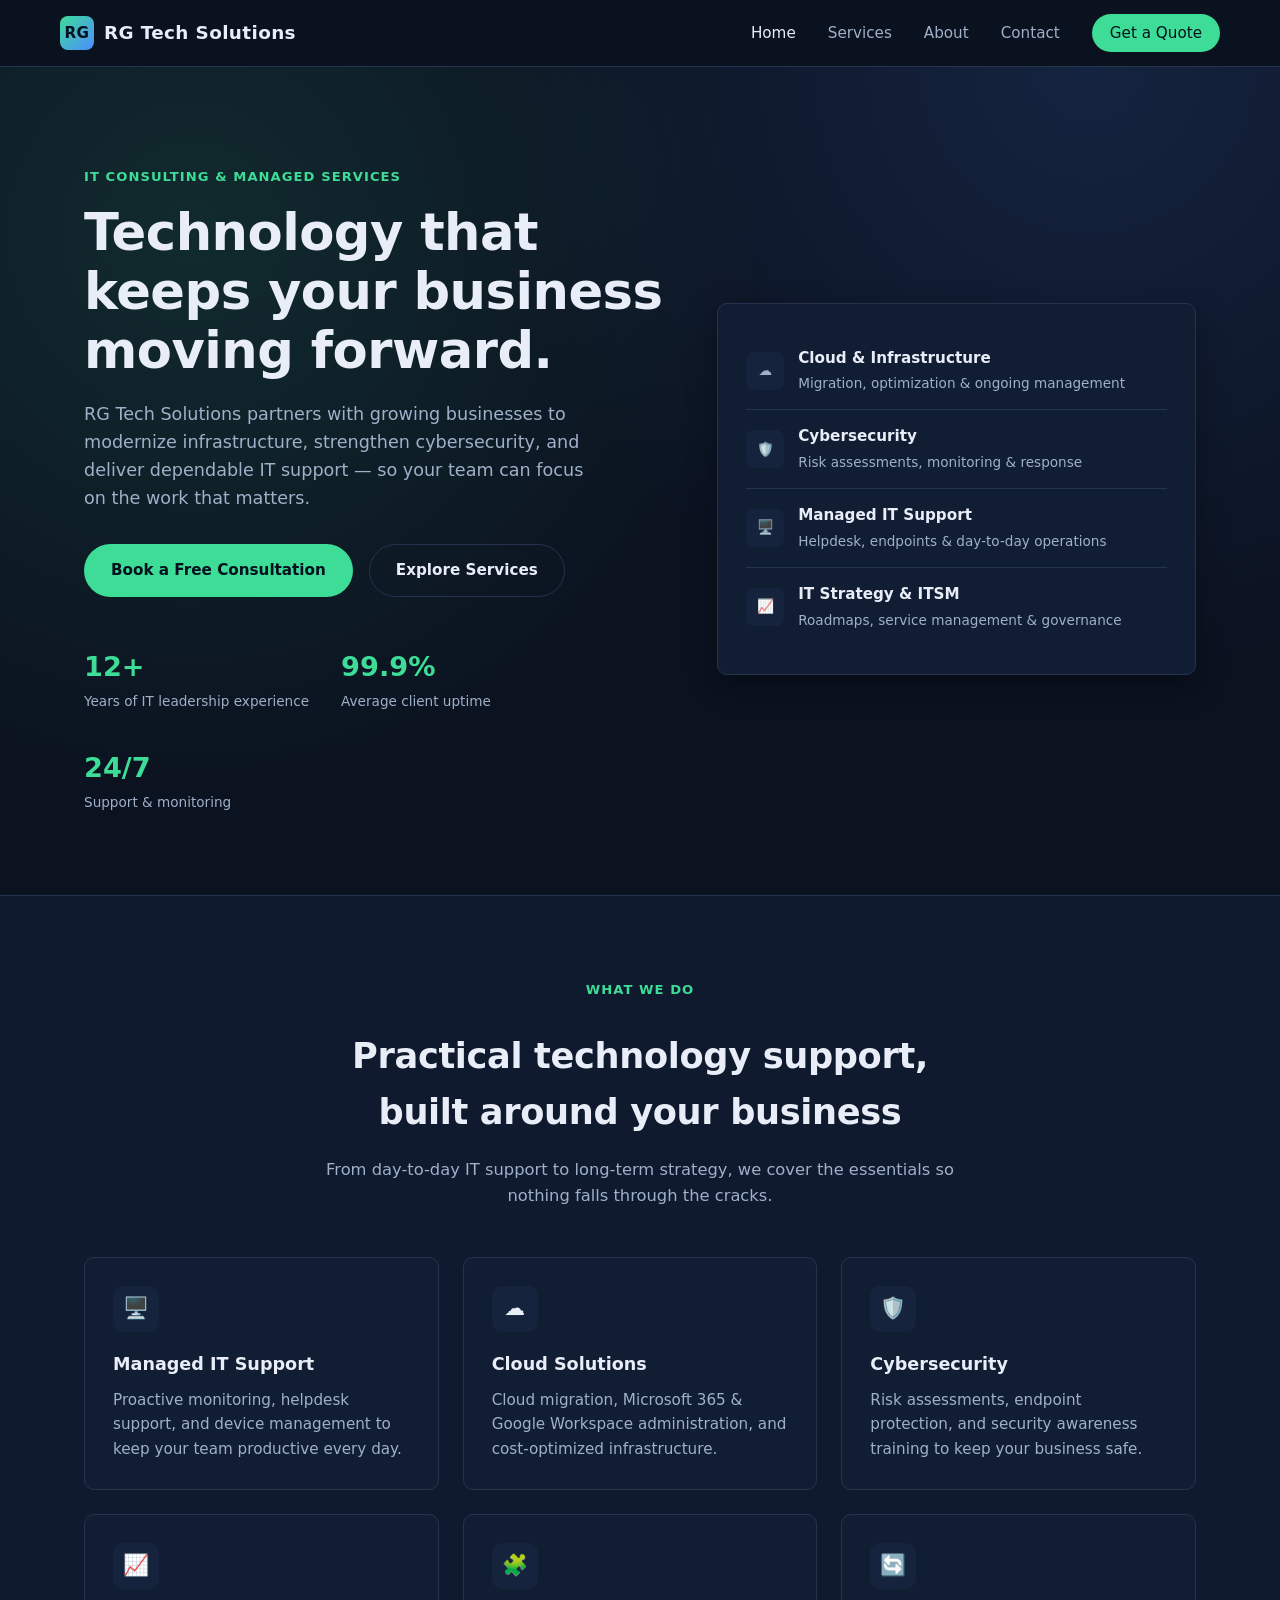
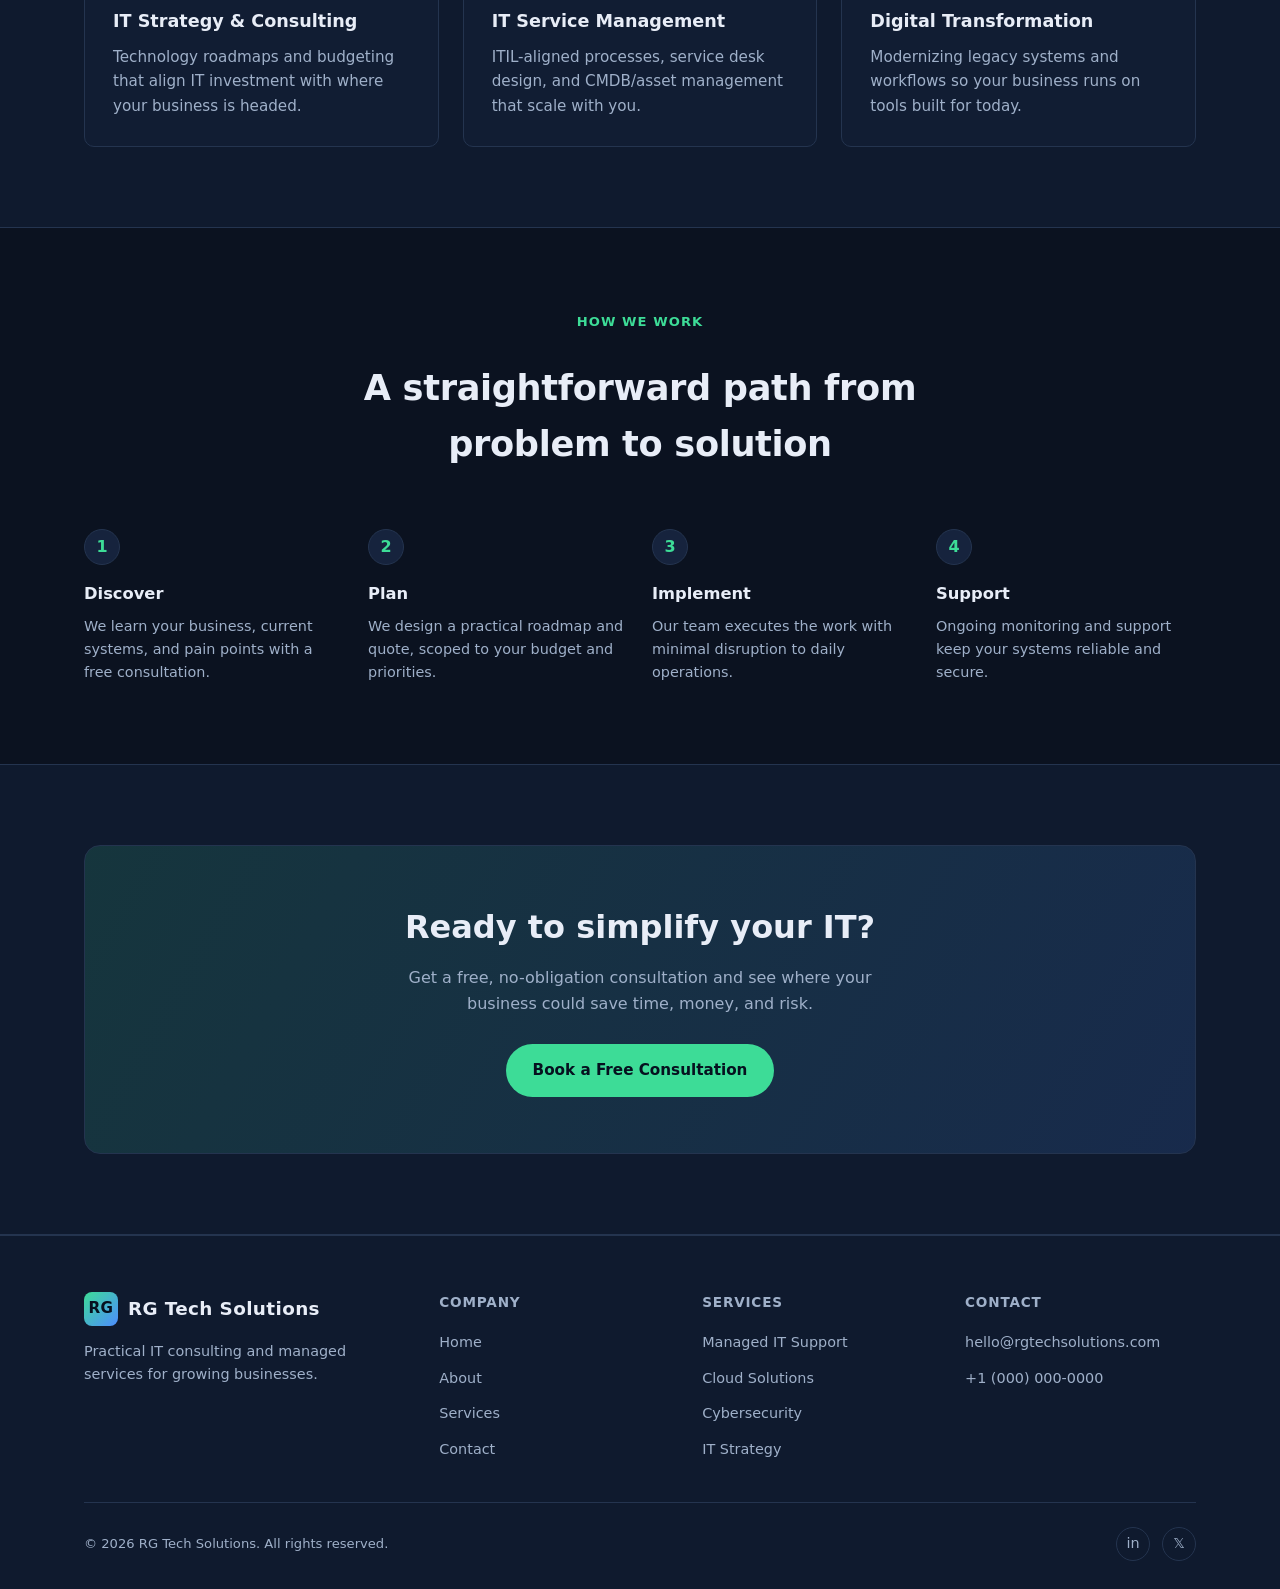
==== index.html @ 14ca4512 "Initial commit: RG Tech Solutions marketing site" ====
<!DOCTYPE html>
<html lang="en">
<head>
  <meta charset="UTF-8" />
  <meta name="viewport" content="width=device-width, initial-scale=1.0" />
  <title>RG Tech Solutions — IT Consulting &amp; Managed Services</title>
  <meta name="description" content="RG Tech Solutions helps growing businesses modernize IT, secure their systems, and run reliable, well-managed technology operations." />
  <link rel="icon" href="assets/favicon.svg" type="image/svg+xml" />
  <link rel="stylesheet" href="css/style.css" />
</head>
<body>

  <header class="site-header">
    <nav class="nav container">
      <a href="index.html" class="nav-brand">
        <span class="mark">RG</span>
        RG Tech Solutions
      </a>
      <ul class="nav-links">
        <li><a href="index.html" aria-current="page">Home</a></li>
        <li><a href="services.html">Services</a></li>
        <li><a href="about.html">About</a></li>
        <li><a href="contact.html">Contact</a></li>
        <li><a href="contact.html" class="nav-cta">Get a Quote</a></li>
      </ul>
      <button class="nav-toggle" aria-label="Toggle navigation" aria-expanded="false">
        <span></span><span></span><span></span>
      </button>
    </nav>
  </header>

  <main>
    <section class="hero">
      <div class="container hero-inner">
        <div>
          <span class="eyebrow">IT Consulting &amp; Managed Services</span>
          <h1>Technology that keeps your business moving forward.</h1>
          <p class="lead">
            RG Tech Solutions partners with growing businesses to modernize infrastructure,
            strengthen cybersecurity, and deliver dependable IT support — so your team can
            focus on the work that matters.
          </p>
          <div class="hero-actions">
            <a href="contact.html" class="btn btn-primary">Book a Free Consultation</a>
            <a href="services.html" class="btn btn-outline">Explore Services</a>
          </div>
          <div class="hero-stats">
            <div class="stat">
              <strong>12+</strong>
              <span>Years of IT leadership experience</span>
            </div>
            <div class="stat">
              <strong>99.9%</strong>
              <span>Average client uptime</span>
            </div>
            <div class="stat">
              <strong>24/7</strong>
              <span>Support &amp; monitoring</span>
            </div>
          </div>
        </div>
        <div class="hero-panel">
          <div class="panel-row">
            <span class="icon-badge">☁️</span>
            <div>
              <strong>Cloud &amp; Infrastructure</strong>
              <span>Migration, optimization &amp; ongoing management</span>
            </div>
          </div>
          <div class="panel-row">
            <span class="icon-badge">🛡️</span>
            <div>
              <strong>Cybersecurity</strong>
              <span>Risk assessments, monitoring &amp; response</span>
            </div>
          </div>
          <div class="panel-row">
            <span class="icon-badge">🖥️</span>
            <div>
              <strong>Managed IT Support</strong>
              <span>Helpdesk, endpoints &amp; day-to-day operations</span>
            </div>
          </div>
          <div class="panel-row">
            <span class="icon-badge">📈</span>
            <div>
              <strong>IT Strategy &amp; ITSM</strong>
              <span>Roadmaps, service management &amp; governance</span>
            </div>
          </div>
        </div>
      </div>
    </section>

    <section class="section-alt">
      <div class="container">
        <div class="section-head">
          <span class="eyebrow">What We Do</span>
          <h2>Practical technology support, built around your business</h2>
          <p>From day-to-day IT support to long-term strategy, we cover the essentials so nothing falls through the cracks.</p>
        </div>
        <div class="grid grid-3">
          <div class="card">
            <span class="icon-badge">🖥️</span>
            <h3>Managed IT Support</h3>
            <p>Proactive monitoring, helpdesk support, and device management to keep your team productive every day.</p>
          </div>
          <div class="card">
            <span class="icon-badge">☁️</span>
            <h3>Cloud Solutions</h3>
            <p>Cloud migration, Microsoft 365 &amp; Google Workspace administration, and cost-optimized infrastructure.</p>
          </div>
          <div class="card">
            <span class="icon-badge">🛡️</span>
            <h3>Cybersecurity</h3>
            <p>Risk assessments, endpoint protection, and security awareness training to keep your business safe.</p>
          </div>
          <div class="card">
            <span class="icon-badge">📈</span>
            <h3>IT Strategy &amp; Consulting</h3>
            <p>Technology roadmaps and budgeting that align IT investment with where your business is headed.</p>
          </div>
          <div class="card">
            <span class="icon-badge">🧩</span>
            <h3>IT Service Management</h3>
            <p>ITIL-aligned processes, service desk design, and CMDB/asset management that scale with you.</p>
          </div>
          <div class="card">
            <span class="icon-badge">🔄</span>
            <h3>Digital Transformation</h3>
            <p>Modernizing legacy systems and workflows so your business runs on tools built for today.</p>
          </div>
        </div>
      </div>
    </section>

    <section>
      <div class="container">
        <div class="section-head">
          <span class="eyebrow">How We Work</span>
          <h2>A straightforward path from problem to solution</h2>
        </div>
        <div class="steps">
          <div class="step">
            <span class="step-num">1</span>
            <h3>Discover</h3>
            <p>We learn your business, current systems, and pain points with a free consultation.</p>
          </div>
          <div class="step">
            <span class="step-num">2</span>
            <h3>Plan</h3>
            <p>We design a practical roadmap and quote, scoped to your budget and priorities.</p>
          </div>
          <div class="step">
            <span class="step-num">3</span>
            <h3>Implement</h3>
            <p>Our team executes the work with minimal disruption to daily operations.</p>
          </div>
          <div class="step">
            <span class="step-num">4</span>
            <h3>Support</h3>
            <p>Ongoing monitoring and support keep your systems reliable and secure.</p>
          </div>
        </div>
      </div>
    </section>

    <section class="section-alt">
      <div class="container">
        <div class="cta-banner">
          <h2>Ready to simplify your IT?</h2>
          <p>Get a free, no-obligation consultation and see where your business could save time, money, and risk.</p>
          <a href="contact.html" class="btn btn-primary">Book a Free Consultation</a>
        </div>
      </div>
    </section>
  </main>

  <footer class="site-footer">
    <div class="container">
      <div class="footer-grid">
        <div class="footer-brand">
          <a href="index.html" class="nav-brand">
            <span class="mark">RG</span>
            RG Tech Solutions
          </a>
          <p>Practical IT consulting and managed services for growing businesses.</p>
        </div>
        <div class="footer-col">
          <h4>Company</h4>
          <ul>
            <li><a href="index.html">Home</a></li>
            <li><a href="about.html">About</a></li>
            <li><a href="services.html">Services</a></li>
            <li><a href="contact.html">Contact</a></li>
          </ul>
        </div>
        <div class="footer-col">
          <h4>Services</h4>
          <ul>
            <li><a href="services.html">Managed IT Support</a></li>
            <li><a href="services.html">Cloud Solutions</a></li>
            <li><a href="services.html">Cybersecurity</a></li>
            <li><a href="services.html">IT Strategy</a></li>
          </ul>
        </div>
        <div class="footer-col">
          <h4>Contact</h4>
          <ul>
            <li><a href="mailto:hello@rgtechsolutions.com">hello@rgtechsolutions.com</a></li>
            <li><a href="tel:+10000000000">+1 (000) 000-0000</a></li>
          </ul>
        </div>
      </div>
      <div class="footer-bottom">
        <span>© <span data-year></span> RG Tech Solutions. All rights reserved.</span>
        <div class="footer-socials">
          <a href="#" aria-label="LinkedIn">in</a>
          <a href="#" aria-label="X / Twitter">𝕏</a>
        </div>
      </div>
    </div>
  </footer>

  <script src="js/script.js"></script>
</body>
</html>
---- css/style.css ----
/* RG Tech Solutions — shared stylesheet */

:root {
  --color-bg: #0b1220;
  --color-bg-alt: #0f1a2e;
  --color-surface: #111d33;
  --color-surface-alt: #16233d;
  --color-border: #24344f;
  --color-text: #e8edf7;
  --color-text-muted: #9fb0c9;
  --color-accent: #3ddc97;
  --color-accent-dim: #2aa876;
  --color-accent-2: #4d8dff;
  --radius: 10px;
  --max-width: 1160px;
  --shadow: 0 10px 30px rgba(0, 0, 0, 0.35);
  --font-sans: "Inter", "Segoe UI", system-ui, -apple-system, Roboto, Helvetica, Arial, sans-serif;
}

* {
  box-sizing: border-box;
}

html {
  scroll-behavior: smooth;
}

body {
  margin: 0;
  font-family: var(--font-sans);
  background: var(--color-bg);
  color: var(--color-text);
  line-height: 1.6;
  -webkit-font-smoothing: antialiased;
}

img {
  max-width: 100%;
  display: block;
}

a {
  color: inherit;
  text-decoration: none;
}

.container {
  width: 100%;
  max-width: var(--max-width);
  margin: 0 auto;
  padding: 0 24px;
}

/* ---------- Header / Nav ---------- */

.site-header {
  position: sticky;
  top: 0;
  z-index: 100;
  background: rgba(11, 18, 32, 0.85);
  backdrop-filter: blur(10px);
  border-bottom: 1px solid var(--color-border);
}

.nav {
  display: flex;
  align-items: center;
  justify-content: space-between;
  padding: 16px 0;
}

.nav-brand {
  display: flex;
  align-items: center;
  gap: 10px;
  font-weight: 700;
  font-size: 1.15rem;
  letter-spacing: 0.02em;
}

.nav-brand .mark {
  width: 34px;
  height: 34px;
  border-radius: 8px;
  background: linear-gradient(135deg, var(--color-accent), var(--color-accent-2));
  display: flex;
  align-items: center;
  justify-content: center;
  color: #06111f;
  font-weight: 800;
  font-size: 0.95rem;
}

.nav-links {
  display: flex;
  align-items: center;
  gap: 32px;
  list-style: none;
  margin: 0;
  padding: 0;
}

.nav-links a {
  color: var(--color-text-muted);
  font-size: 0.95rem;
  font-weight: 500;
  transition: color 0.15s ease;
}

.nav-links a:hover,
.nav-links a[aria-current="page"] {
  color: var(--color-text);
}

.nav-cta {
  background: var(--color-accent);
  color: #06111f !important;
  padding: 10px 18px;
  border-radius: 999px;
  font-weight: 600;
  font-size: 0.9rem;
}

.nav-cta:hover {
  background: var(--color-accent-dim);
}

.nav-toggle {
  display: none;
  flex-direction: column;
  gap: 5px;
  background: none;
  border: none;
  cursor: pointer;
  padding: 6px;
}

.nav-toggle span {
  width: 24px;
  height: 2px;
  background: var(--color-text);
  border-radius: 2px;
}

/* ---------- Buttons ---------- */

.btn {
  display: inline-flex;
  align-items: center;
  justify-content: center;
  gap: 8px;
  padding: 13px 26px;
  border-radius: 999px;
  font-weight: 600;
  font-size: 0.95rem;
  border: 1px solid transparent;
  cursor: pointer;
  transition: transform 0.15s ease, background 0.15s ease, border-color 0.15s ease;
}

.btn-primary {
  background: var(--color-accent);
  color: #06111f;
}

.btn-primary:hover {
  background: var(--color-accent-dim);
  transform: translateY(-1px);
}

.btn-outline {
  background: transparent;
  color: var(--color-text);
  border-color: var(--color-border);
}

.btn-outline:hover {
  border-color: var(--color-accent);
  color: var(--color-accent);
}

/* ---------- Hero ---------- */

.hero {
  padding: 96px 0 80px;
  background:
    radial-gradient(circle at 15% 20%, rgba(61, 220, 151, 0.12), transparent 45%),
    radial-gradient(circle at 85% 0%, rgba(77, 141, 255, 0.14), transparent 45%);
}

.hero-inner {
  display: grid;
  grid-template-columns: 1.1fr 0.9fr;
  gap: 48px;
  align-items: center;
}

.eyebrow {
  display: inline-block;
  color: var(--color-accent);
  font-weight: 600;
  font-size: 0.82rem;
  letter-spacing: 0.08em;
  text-transform: uppercase;
  margin-bottom: 16px;
}

.hero h1 {
  font-size: clamp(2.1rem, 4vw, 3.2rem);
  line-height: 1.15;
  margin: 0 0 20px;
  letter-spacing: -0.01em;
}

.hero p.lead {
  color: var(--color-text-muted);
  font-size: 1.1rem;
  max-width: 46ch;
  margin: 0 0 32px;
}

.hero-actions {
  display: flex;
  gap: 16px;
  flex-wrap: wrap;
}

.hero-stats {
  display: flex;
  gap: 32px;
  margin-top: 48px;
  flex-wrap: wrap;
}

.hero-stats .stat strong {
  display: block;
  font-size: 1.7rem;
  color: var(--color-accent);
}

.hero-stats .stat span {
  color: var(--color-text-muted);
  font-size: 0.85rem;
}

.hero-panel {
  background: var(--color-surface);
  border: 1px solid var(--color-border);
  border-radius: var(--radius);
  padding: 28px;
  box-shadow: var(--shadow);
}

.hero-panel .panel-row {
  display: flex;
  align-items: center;
  gap: 14px;
  padding: 14px 0;
  border-bottom: 1px solid var(--color-border);
}

.hero-panel .panel-row:last-child {
  border-bottom: none;
}

.hero-panel .icon-badge {
  width: 38px;
  height: 38px;
  border-radius: 8px;
  background: var(--color-surface-alt);
  display: flex;
  align-items: center;
  justify-content: center;
  font-size: 1.1rem;
  flex-shrink: 0;
}

.hero-panel .panel-row strong {
  display: block;
  font-size: 0.95rem;
}

.hero-panel .panel-row span {
  color: var(--color-text-muted);
  font-size: 0.85rem;
}

/* ---------- Sections ---------- */

section {
  padding: 80px 0;
}

.section-head {
  max-width: 640px;
  margin: 0 auto 48px;
  text-align: center;
}

.section-head.left {
  margin: 0 0 48px;
  text-align: left;
}

.section-head h2 {
  font-size: clamp(1.6rem, 3vw, 2.2rem);
  margin: 12px 0 12px;
  letter-spacing: -0.01em;
}

.section-head p {
  color: var(--color-text-muted);
  font-size: 1.02rem;
}

.section-alt {
  background: var(--color-bg-alt);
  border-top: 1px solid var(--color-border);
  border-bottom: 1px solid var(--color-border);
}

/* ---------- Cards / Grid ---------- */

.grid {
  display: grid;
  gap: 24px;
}

.grid-3 {
  grid-template-columns: repeat(3, 1fr);
}

.grid-2 {
  grid-template-columns: repeat(2, 1fr);
}

.card {
  background: var(--color-surface);
  border: 1px solid var(--color-border);
  border-radius: var(--radius);
  padding: 28px;
  transition: transform 0.15s ease, border-color 0.15s ease;
}

.card:hover {
  transform: translateY(-3px);
  border-color: var(--color-accent-dim);
}

.card .icon-badge {
  width: 46px;
  height: 46px;
  border-radius: 10px;
  background: var(--color-surface-alt);
  display: flex;
  align-items: center;
  justify-content: center;
  font-size: 1.3rem;
  margin-bottom: 18px;
}

.card h3 {
  margin: 0 0 10px;
  font-size: 1.1rem;
}

.card p {
  color: var(--color-text-muted);
  margin: 0;
  font-size: 0.95rem;
}

.card ul {
  margin: 14px 0 0;
  padding-left: 18px;
  color: var(--color-text-muted);
  font-size: 0.9rem;
}

.card ul li {
  margin-bottom: 6px;
}

/* ---------- Process steps ---------- */

.steps {
  display: grid;
  grid-template-columns: repeat(4, 1fr);
  gap: 24px;
}

.step {
  position: relative;
  padding-top: 8px;
}

.step .step-num {
  display: inline-flex;
  align-items: center;
  justify-content: center;
  width: 36px;
  height: 36px;
  border-radius: 50%;
  background: var(--color-surface-alt);
  border: 1px solid var(--color-border);
  color: var(--color-accent);
  font-weight: 700;
  margin-bottom: 16px;
}

.step h3 {
  margin: 0 0 8px;
  font-size: 1.02rem;
}

.step p {
  color: var(--color-text-muted);
  font-size: 0.9rem;
  margin: 0;
}

/* ---------- Values / About ---------- */

.values-grid {
  display: grid;
  grid-template-columns: repeat(2, 1fr);
  gap: 20px;
}

.value-item {
  display: flex;
  gap: 16px;
  padding: 20px;
  background: var(--color-surface);
  border: 1px solid var(--color-border);
  border-radius: var(--radius);
}

.value-item .icon-badge {
  width: 42px;
  height: 42px;
  border-radius: 10px;
  background: var(--color-surface-alt);
  display: flex;
  align-items: center;
  justify-content: center;
  font-size: 1.15rem;
  flex-shrink: 0;
}

.value-item h3 {
  margin: 0 0 6px;
  font-size: 1rem;
}

.value-item p {
  margin: 0;
  color: var(--color-text-muted);
  font-size: 0.9rem;
}

/* ---------- Team ---------- */

.team-grid {
  display: grid;
  grid-template-columns: repeat(3, 1fr);
  gap: 24px;
}

.team-card {
  text-align: center;
  background: var(--color-surface);
  border: 1px solid var(--color-border);
  border-radius: var(--radius);
  padding: 28px 20px;
}

.team-avatar {
  width: 76px;
  height: 76px;
  margin: 0 auto 16px;
  border-radius: 50%;
  background: linear-gradient(135deg, var(--color-accent), var(--color-accent-2));
  display: flex;
  align-items: center;
  justify-content: center;
  font-weight: 700;
  font-size: 1.3rem;
  color: #06111f;
}

.team-card h3 {
  margin: 0 0 4px;
  font-size: 1.02rem;
}

.team-card .role {
  color: var(--color-accent);
  font-size: 0.85rem;
  font-weight: 600;
  margin-bottom: 10px;
}

.team-card p {
  color: var(--color-text-muted);
  font-size: 0.88rem;
  margin: 0;
}

/* ---------- CTA banner ---------- */

.cta-banner {
  background: linear-gradient(120deg, rgba(61, 220, 151, 0.14), rgba(77, 141, 255, 0.14));
  border: 1px solid var(--color-border);
  border-radius: 16px;
  padding: 56px;
  text-align: center;
}

.cta-banner h2 {
  margin: 0 0 12px;
  font-size: clamp(1.5rem, 3vw, 2rem);
}

.cta-banner p {
  color: var(--color-text-muted);
  max-width: 52ch;
  margin: 0 auto 28px;
}

/* ---------- Contact ---------- */

.contact-grid {
  display: grid;
  grid-template-columns: 0.9fr 1.1fr;
  gap: 40px;
  align-items: start;
}

.contact-list {
  list-style: none;
  margin: 24px 0 0;
  padding: 0;
  display: flex;
  flex-direction: column;
  gap: 20px;
}

.contact-list li {
  display: flex;
  gap: 16px;
  align-items: flex-start;
}

.contact-list .icon-badge {
  width: 42px;
  height: 42px;
  border-radius: 10px;
  background: var(--color-surface-alt);
  display: flex;
  align-items: center;
  justify-content: center;
  font-size: 1.1rem;
  flex-shrink: 0;
}

.contact-list strong {
  display: block;
  font-size: 0.95rem;
}

.contact-list span,
.contact-list a {
  color: var(--color-text-muted);
  font-size: 0.9rem;
}

.contact-list a:hover {
  color: var(--color-accent);
}

.contact-panel {
  background: var(--color-surface);
  border: 1px solid var(--color-border);
  border-radius: var(--radius);
  padding: 32px;
}

.contact-panel h3 {
  margin-top: 0;
}

.contact-panel p {
  color: var(--color-text-muted);
  font-size: 0.95rem;
}

.hours-table {
  width: 100%;
  border-collapse: collapse;
  margin-top: 20px;
  font-size: 0.9rem;
}

.hours-table td {
  padding: 8px 0;
  border-bottom: 1px solid var(--color-border);
  color: var(--color-text-muted);
}

.hours-table td:last-child {
  text-align: right;
  color: var(--color-text);
}

/* ---------- Footer ---------- */

.site-footer {
  background: var(--color-bg-alt);
  border-top: 1px solid var(--color-border);
  padding: 56px 0 28px;
}

.footer-grid {
  display: grid;
  grid-template-columns: 1.4fr 1fr 1fr 1fr;
  gap: 32px;
  padding-bottom: 40px;
}

.footer-brand .nav-brand {
  margin-bottom: 14px;
}

.footer-brand p {
  color: var(--color-text-muted);
  font-size: 0.9rem;
  max-width: 32ch;
}

.footer-col h4 {
  font-size: 0.85rem;
  text-transform: uppercase;
  letter-spacing: 0.06em;
  color: var(--color-text-muted);
  margin: 0 0 16px;
}

.footer-col ul {
  list-style: none;
  margin: 0;
  padding: 0;
  display: flex;
  flex-direction: column;
  gap: 10px;
}

.footer-col a {
  color: var(--color-text-muted);
  font-size: 0.9rem;
}

.footer-col a:hover {
  color: var(--color-accent);
}

.footer-bottom {
  border-top: 1px solid var(--color-border);
  padding-top: 24px;
  display: flex;
  justify-content: space-between;
  align-items: center;
  flex-wrap: wrap;
  gap: 12px;
  color: var(--color-text-muted);
  font-size: 0.82rem;
}

.footer-socials {
  display: flex;
  gap: 12px;
}

.footer-socials a {
  width: 34px;
  height: 34px;
  border-radius: 50%;
  border: 1px solid var(--color-border);
  display: flex;
  align-items: center;
  justify-content: center;
  font-size: 0.9rem;
}

.footer-socials a:hover {
  border-color: var(--color-accent);
  color: var(--color-accent);
}

/* ---------- Page hero (inner pages) ---------- */

.page-hero {
  padding: 64px 0 48px;
  text-align: center;
  background: radial-gradient(circle at 50% 0%, rgba(61, 220, 151, 0.1), transparent 55%);
}

.page-hero .eyebrow {
  display: block;
}

.page-hero h1 {
  font-size: clamp(1.9rem, 4vw, 2.6rem);
  margin: 8px 0 14px;
}

.page-hero p {
  color: var(--color-text-muted);
  max-width: 56ch;
  margin: 0 auto;
}

.breadcrumb {
  font-size: 0.85rem;
  color: var(--color-text-muted);
  margin-bottom: 8px;
}

.breadcrumb a:hover {
  color: var(--color-accent);
}

/* ---------- Responsive ---------- */

@media (max-width: 900px) {
  .hero-inner,
  .contact-grid {
    grid-template-columns: 1fr;
  }

  .grid-3,
  .grid-2,
  .steps,
  .values-grid,
  .team-grid {
    grid-template-columns: 1fr 1fr;
  }

  .footer-grid {
    grid-template-columns: 1fr 1fr;
  }
}

@media (max-width: 720px) {
  .nav-links {
    position: absolute;
    top: 100%;
    left: 0;
    right: 0;
    background: var(--color-bg);
    border-bottom: 1px solid var(--color-border);
    flex-direction: column;
    align-items: flex-start;
    padding: 20px 24px;
    gap: 18px;
    display: none;
  }

  .nav-links.open {
    display: flex;
  }

  .nav-toggle {
    display: flex;
  }

  .grid-3,
  .grid-2,
  .steps,
  .values-grid,
  .team-grid,
  .footer-grid {
    grid-template-columns: 1fr;
  }

  .cta-banner {
    padding: 36px 24px;
  }

  section {
    padding: 56px 0;
  }
}
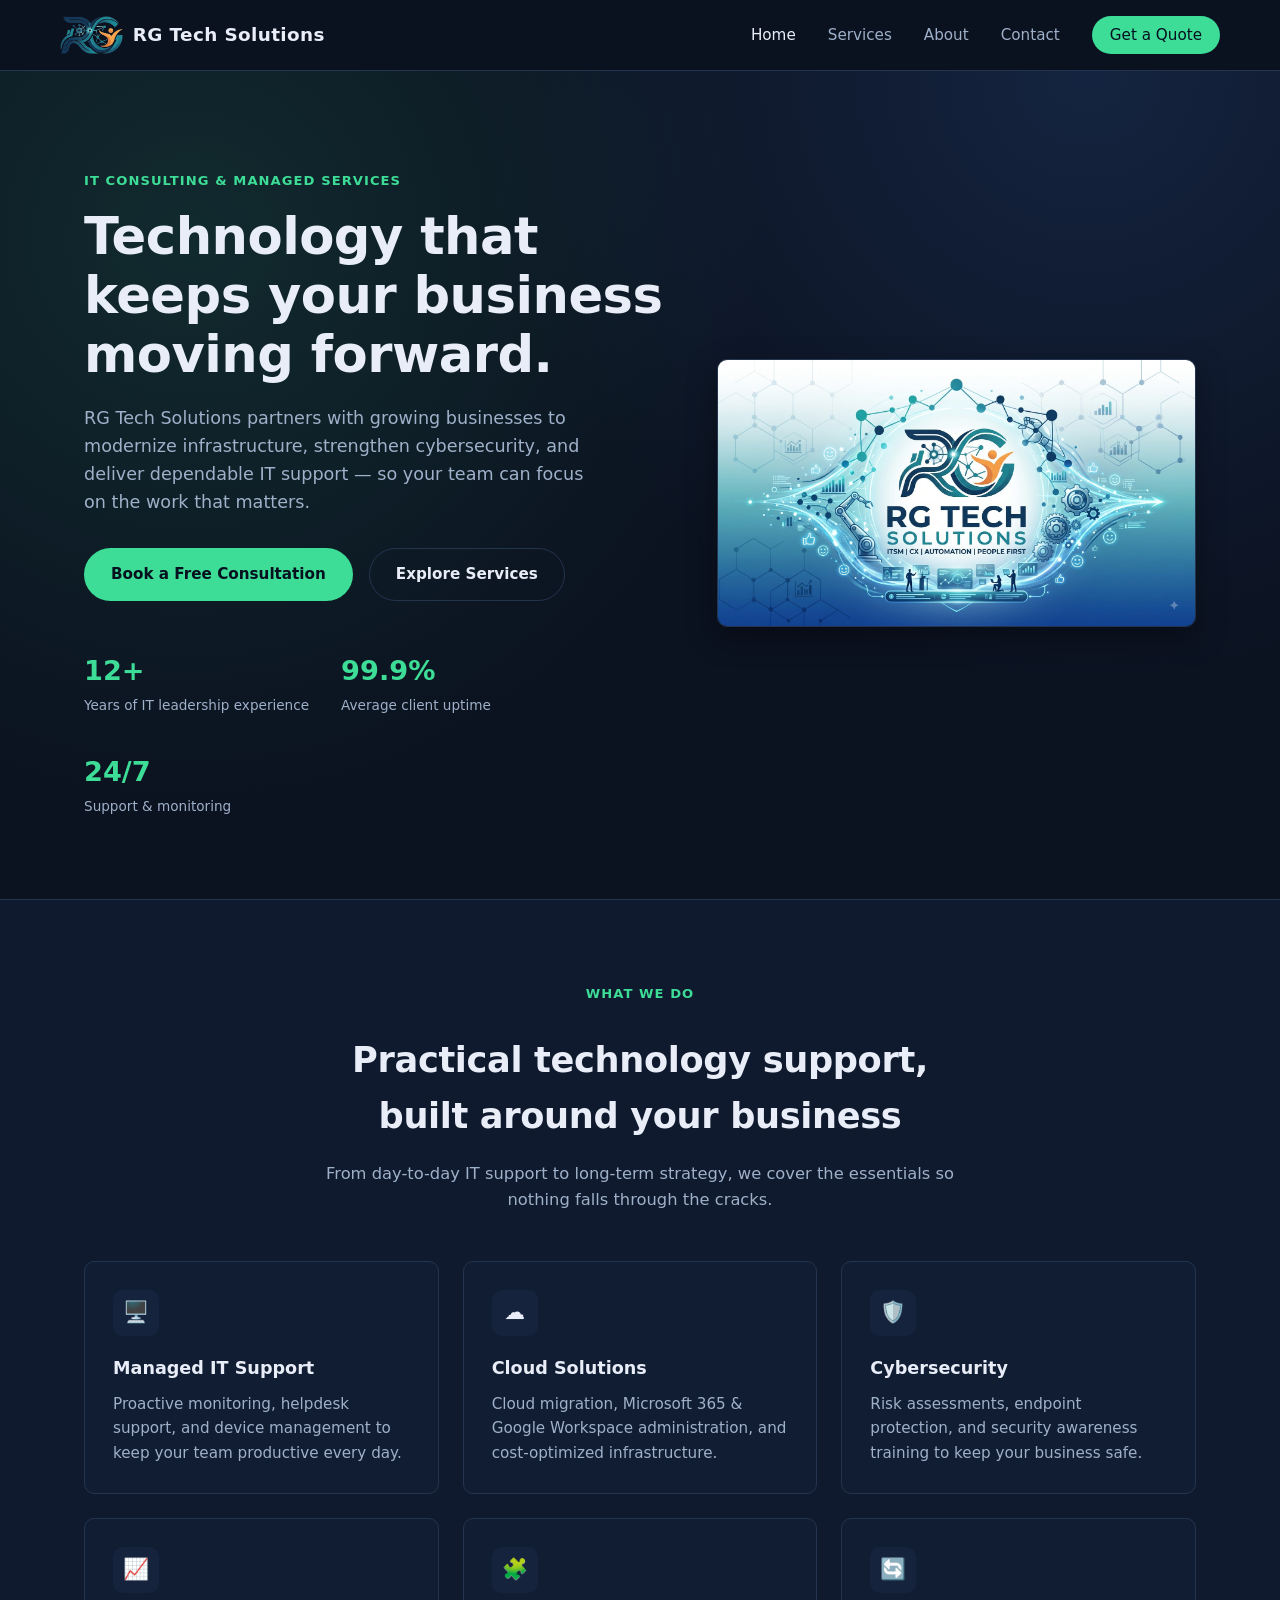
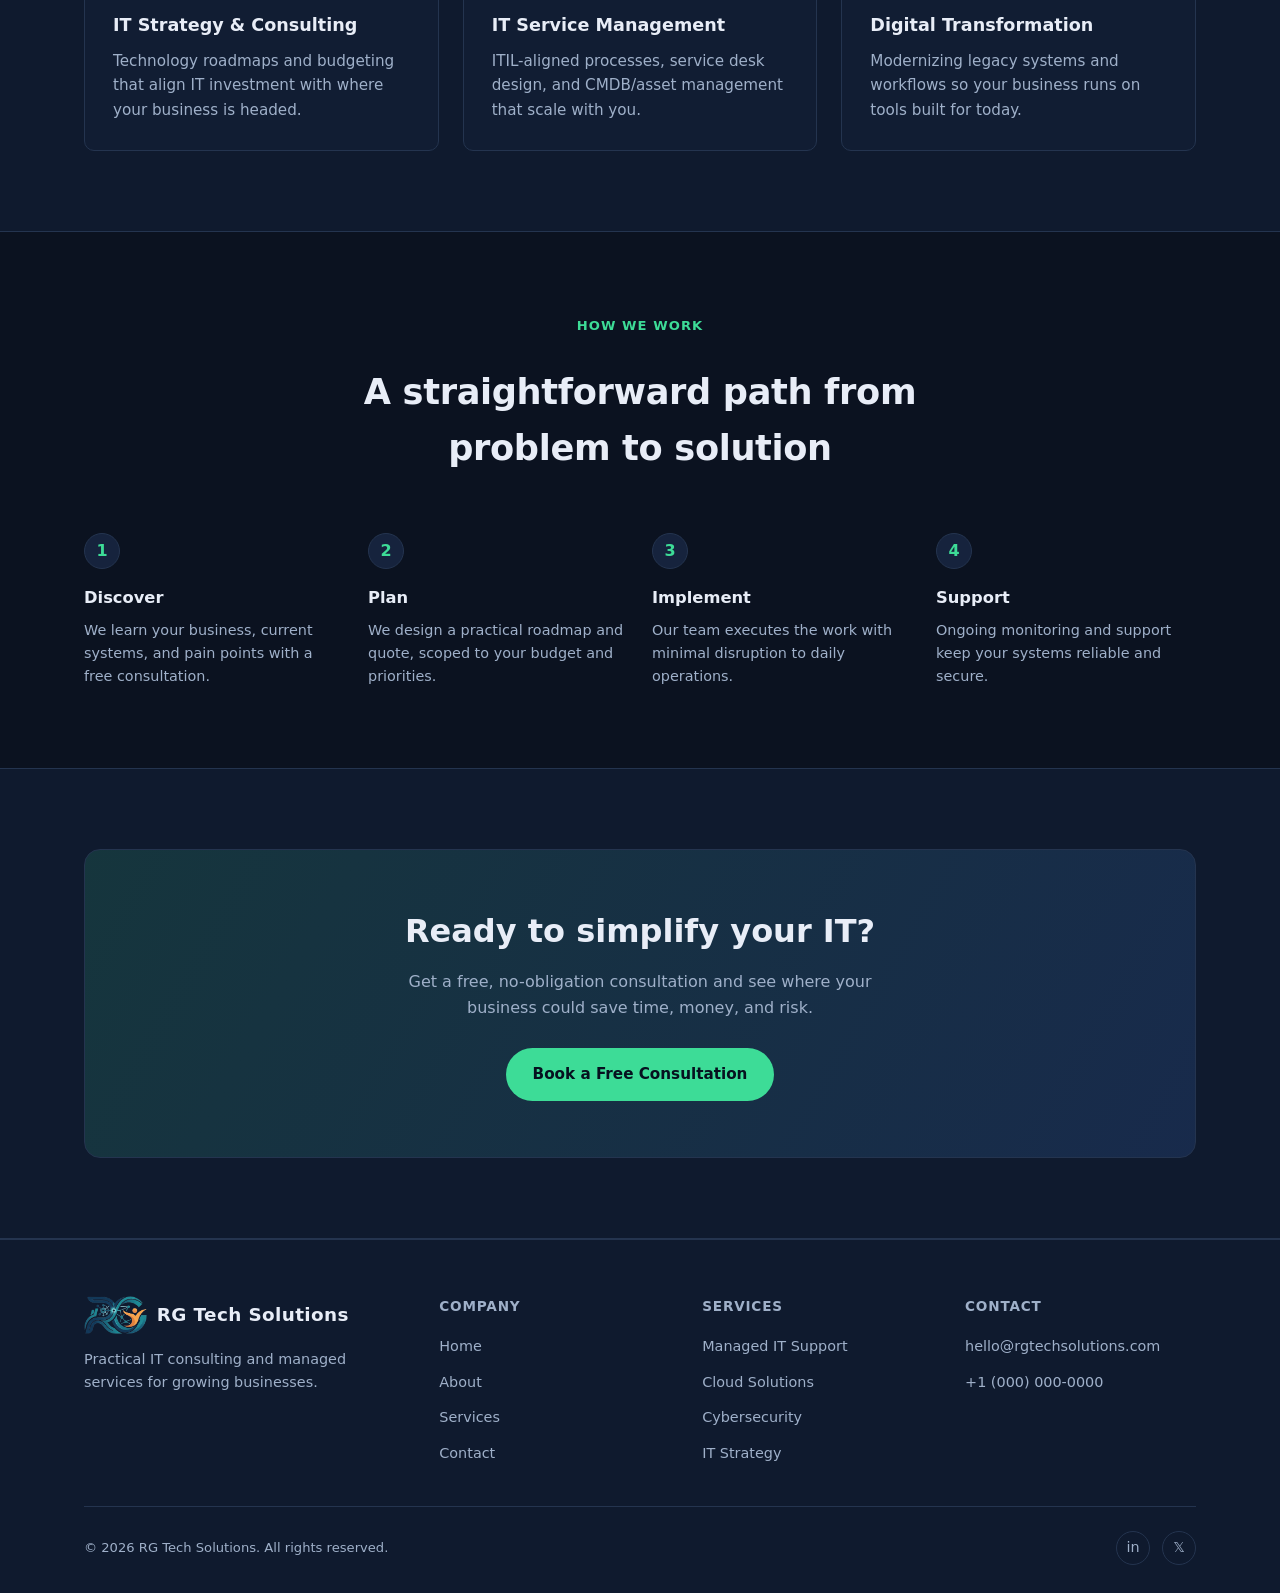
==== commit 67e213fe: "Use real RG Tech Solutions logo and hero banner assets" ====
--- a/index.html
+++ b/index.html
@@ -5,7 +5,7 @@
   <meta name="viewport" content="width=device-width, initial-scale=1.0" />
   <title>RG Tech Solutions — IT Consulting &amp; Managed Services</title>
   <meta name="description" content="RG Tech Solutions helps growing businesses modernize IT, secure their systems, and run reliable, well-managed technology operations." />
-  <link rel="icon" href="assets/favicon.svg" type="image/svg+xml" />
+  <link rel="icon" href="assets/logo-icon.png" type="image/png" />
   <link rel="stylesheet" href="css/style.css" />
 </head>
 <body>
@@ -13,7 +13,7 @@
   <header class="site-header">
     <nav class="nav container">
       <a href="index.html" class="nav-brand">
-        <span class="mark">RG</span>
+        <img src="assets/logo-icon.png" alt="RG Tech Solutions" class="mark" />
         RG Tech Solutions
       </a>
       <ul class="nav-links">
@@ -59,35 +59,8 @@
             </div>
           </div>
         </div>
-        <div class="hero-panel">
-          <div class="panel-row">
-            <span class="icon-badge">☁️</span>
-            <div>
-              <strong>Cloud &amp; Infrastructure</strong>
-              <span>Migration, optimization &amp; ongoing management</span>
-            </div>
-          </div>
-          <div class="panel-row">
-            <span class="icon-badge">🛡️</span>
-            <div>
-              <strong>Cybersecurity</strong>
-              <span>Risk assessments, monitoring &amp; response</span>
-            </div>
-          </div>
-          <div class="panel-row">
-            <span class="icon-badge">🖥️</span>
-            <div>
-              <strong>Managed IT Support</strong>
-              <span>Helpdesk, endpoints &amp; day-to-day operations</span>
-            </div>
-          </div>
-          <div class="panel-row">
-            <span class="icon-badge">📈</span>
-            <div>
-              <strong>IT Strategy &amp; ITSM</strong>
-              <span>Roadmaps, service management &amp; governance</span>
-            </div>
-          </div>
+        <div class="hero-banner">
+          <img src="assets/banner.jpg" alt="RG Tech Solutions — ITSM, CX, Automation, People First" />
         </div>
       </div>
     </section>
@@ -181,7 +154,7 @@
       <div class="footer-grid">
         <div class="footer-brand">
           <a href="index.html" class="nav-brand">
-            <span class="mark">RG</span>
+            <img src="assets/logo-icon.png" alt="RG Tech Solutions" class="mark" />
             RG Tech Solutions
           </a>
           <p>Practical IT consulting and managed services for growing businesses.</p>
--- a/css/style.css
+++ b/css/style.css
@@ -78,17 +78,9 @@
   letter-spacing: 0.02em;
 }
 
-.nav-brand .mark {
-  width: 34px;
-  height: 34px;
-  border-radius: 8px;
-  background: linear-gradient(135deg, var(--color-accent), var(--color-accent-2));
-  display: flex;
-  align-items: center;
-  justify-content: center;
-  color: #06111f;
-  font-weight: 800;
-  font-size: 0.95rem;
+.nav-brand img.mark {
+  width: auto;
+  height: 38px;
 }
 
 .nav-links {
@@ -283,6 +275,19 @@
 .hero-panel .panel-row span {
   color: var(--color-text-muted);
   font-size: 0.85rem;
+}
+
+.hero-banner {
+  border-radius: var(--radius);
+  overflow: hidden;
+  border: 1px solid var(--color-border);
+  box-shadow: var(--shadow);
+}
+
+.hero-banner img {
+  width: 100%;
+  height: auto;
+  display: block;
 }
 
 /* ---------- Sections ---------- */
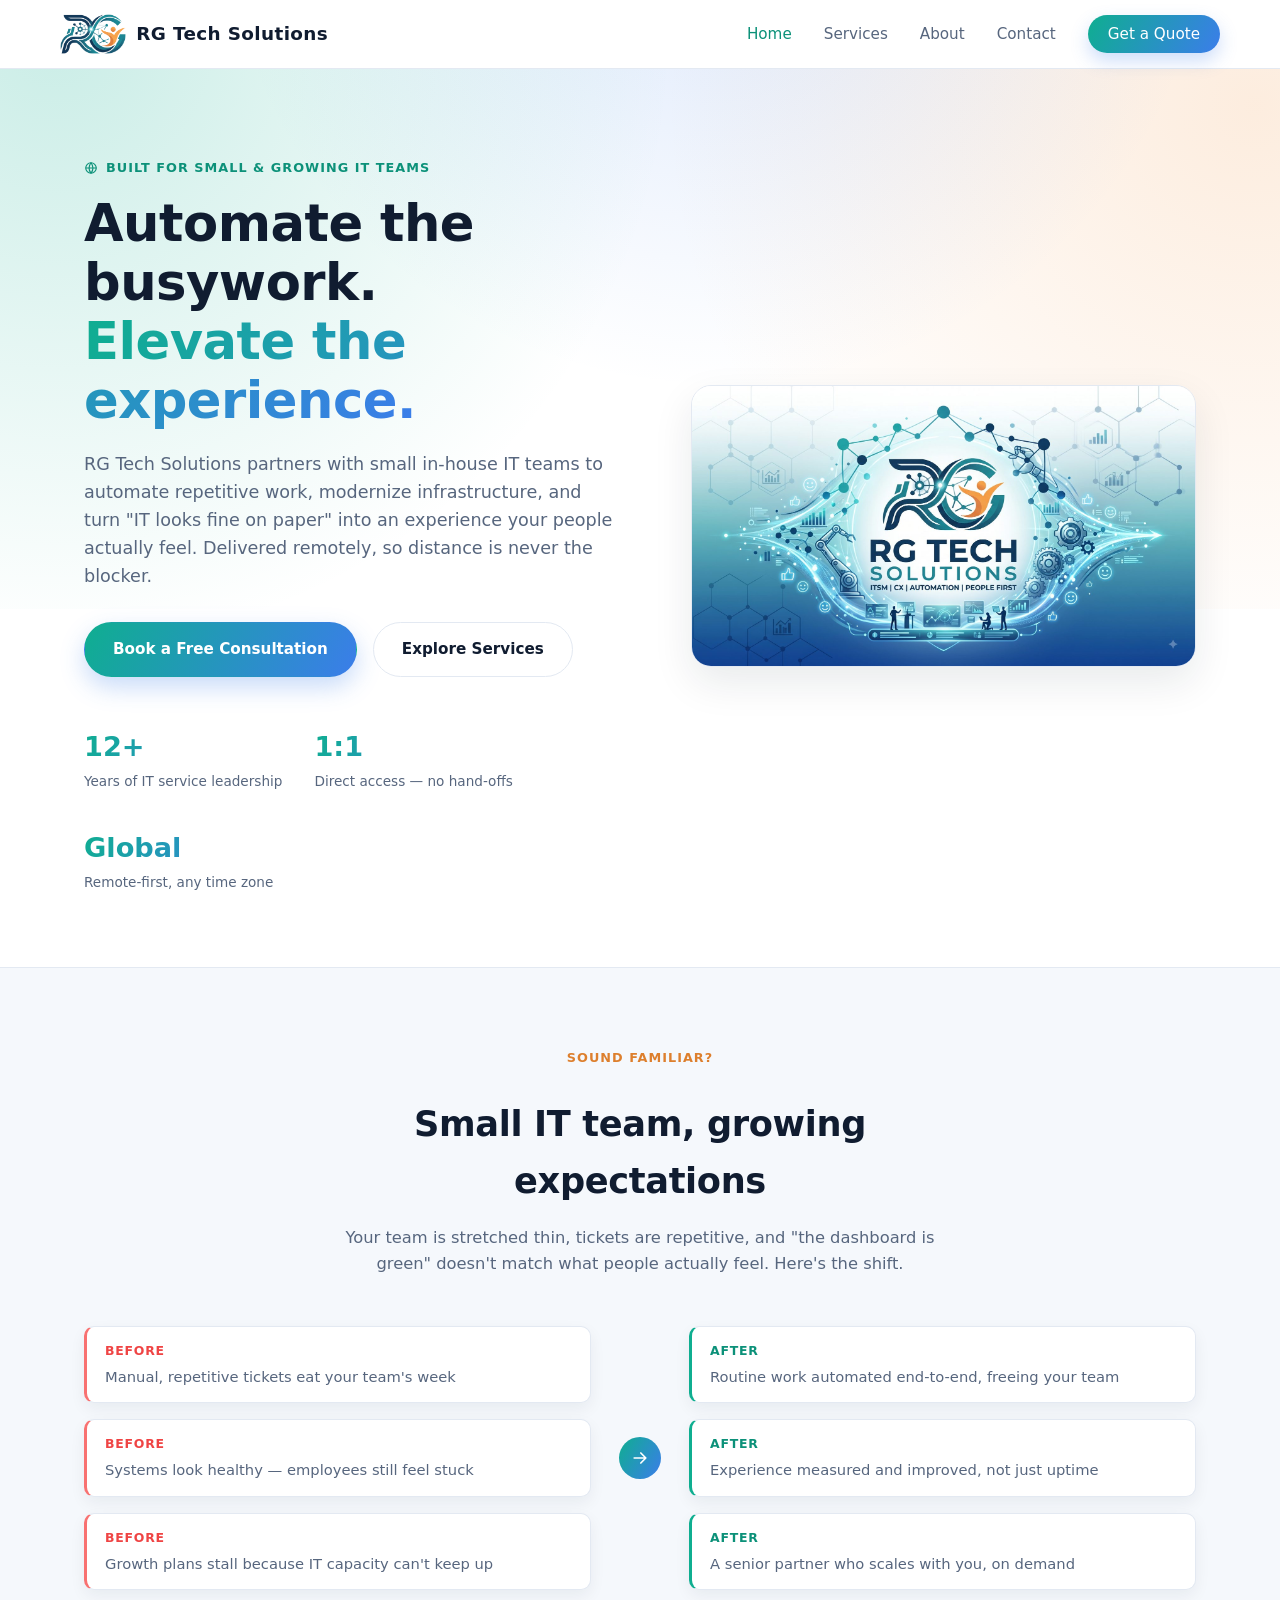
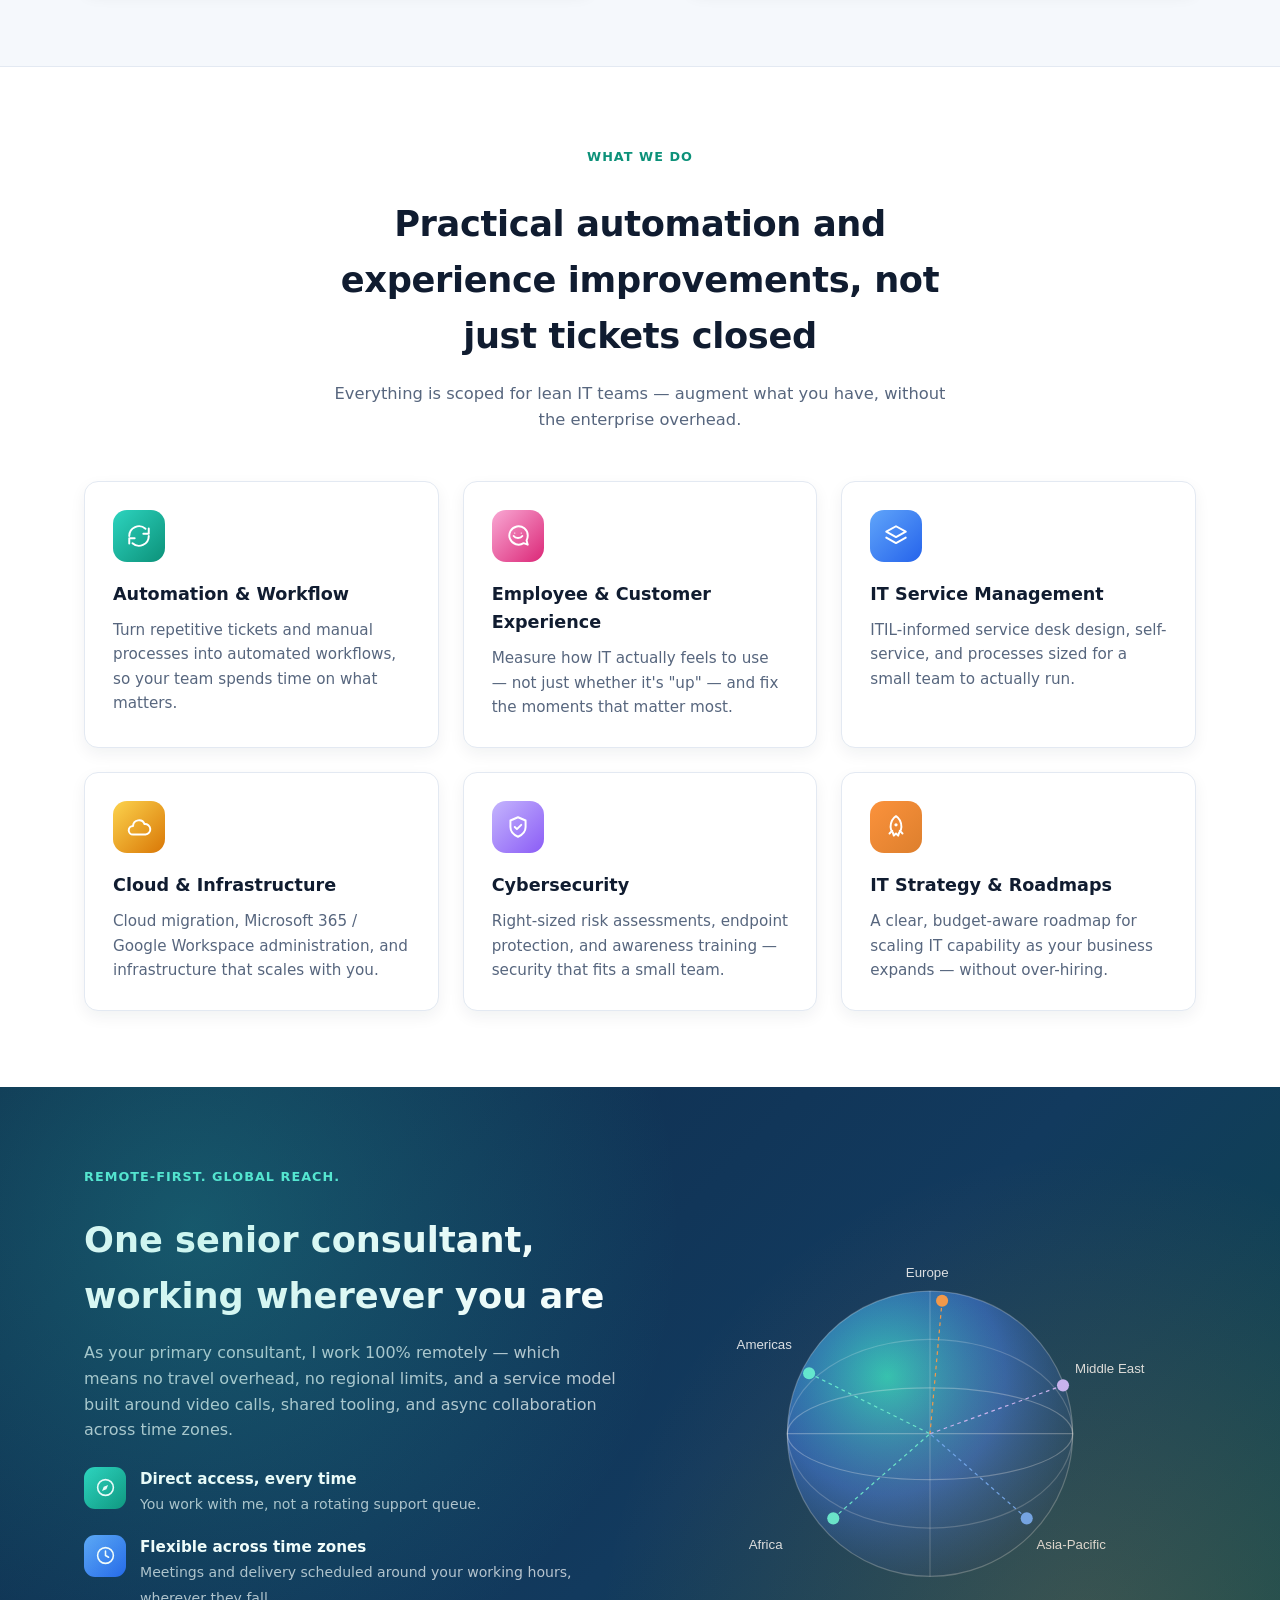
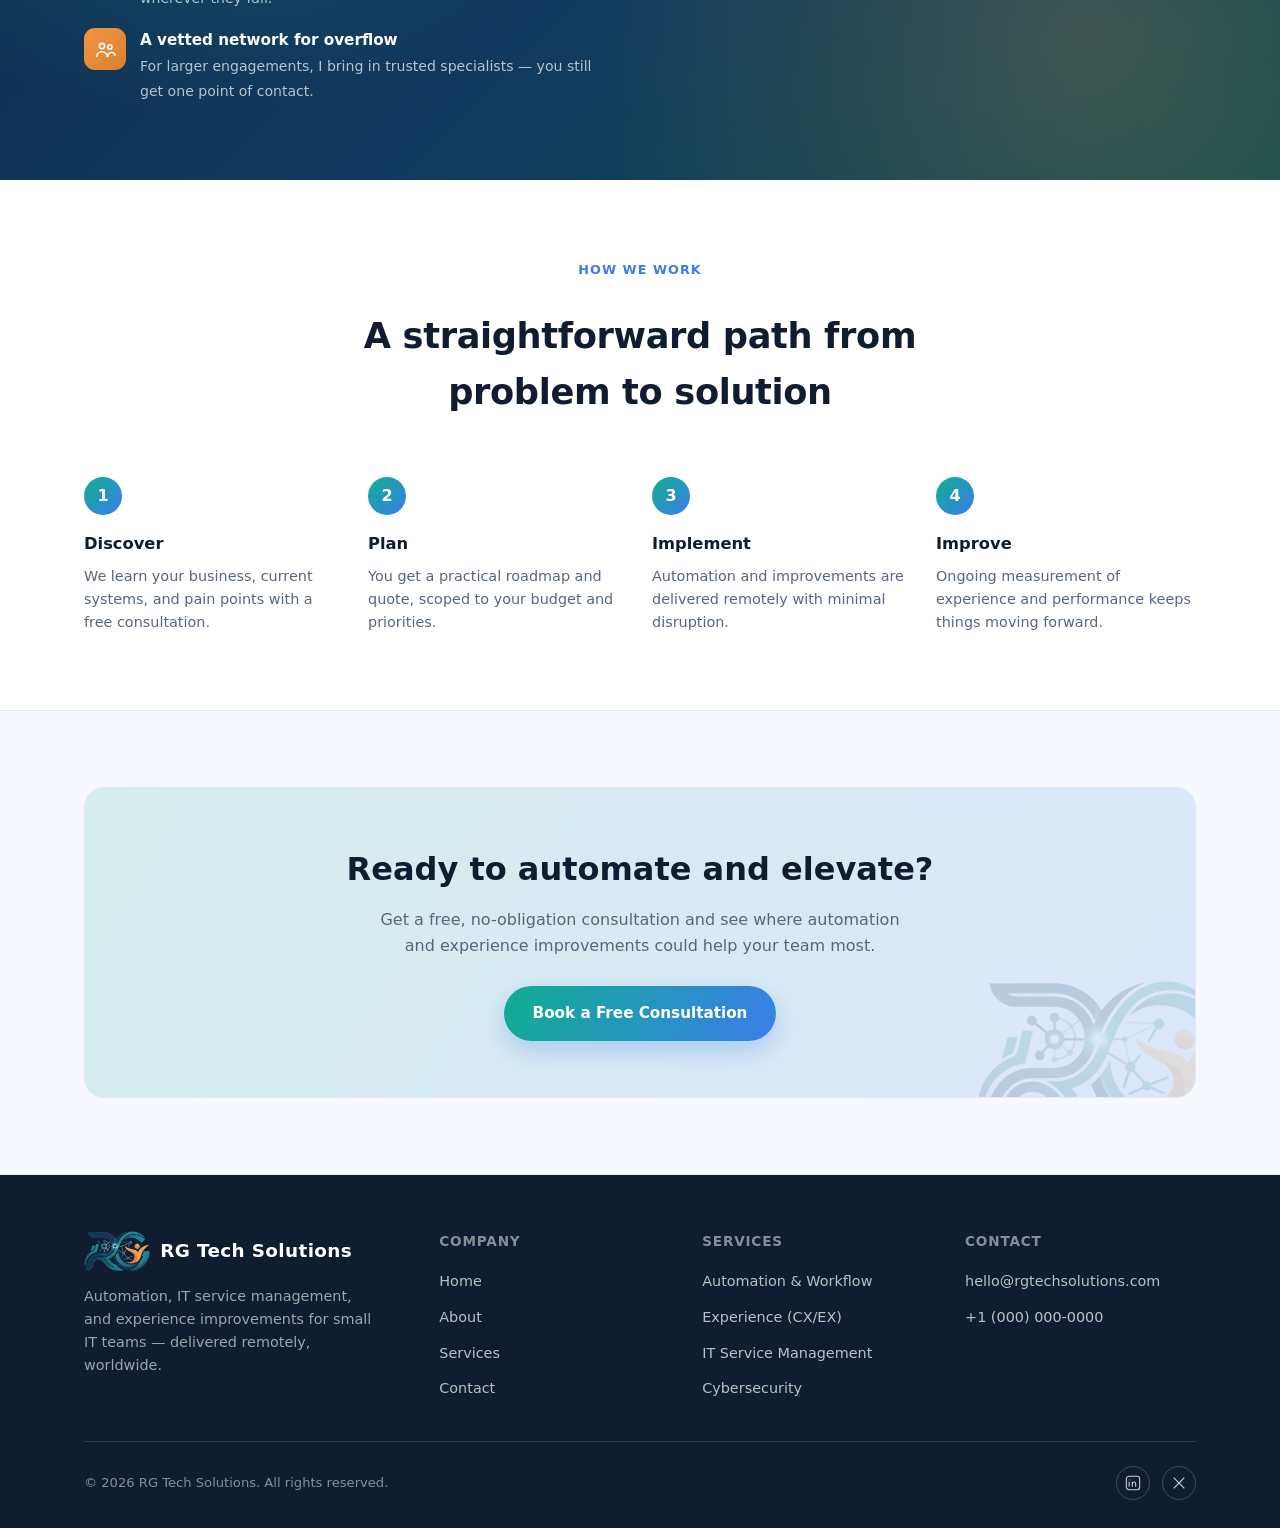
==== commit e4640917: "Rebuild site: colorful light theme, custom icons, small-IT-team positioning, honest solo-consultant " ====
--- a/index.html
+++ b/index.html
@@ -3,8 +3,8 @@
 <head>
   <meta charset="UTF-8" />
   <meta name="viewport" content="width=device-width, initial-scale=1.0" />
-  <title>RG Tech Solutions — IT Consulting &amp; Managed Services</title>
-  <meta name="description" content="RG Tech Solutions helps growing businesses modernize IT, secure their systems, and run reliable, well-managed technology operations." />
+  <title>RG Tech Solutions — Automation &amp; Experience for Small IT Teams</title>
+  <meta name="description" content="RG Tech Solutions helps small IT teams automate the busywork, modernize infrastructure, and improve employee &amp; customer experience — delivered remotely, worldwide." />
   <link rel="icon" href="assets/logo-icon.png" type="image/png" />
   <link rel="stylesheet" href="css/style.css" />
 </head>
@@ -33,12 +33,15 @@
     <section class="hero">
       <div class="container hero-inner">
         <div>
-          <span class="eyebrow">IT Consulting &amp; Managed Services</span>
-          <h1>Technology that keeps your business moving forward.</h1>
+          <span class="eyebrow">
+            <svg width="14" height="14" viewBox="0 0 24 24" fill="none" stroke="currentColor" stroke-width="2"><circle cx="12" cy="12" r="9"/><path d="M3 12h18M12 3a15 15 0 010 18M12 3a15 15 0 000 18"/></svg>
+            Built for Small &amp; Growing IT Teams
+          </span>
+          <h1>Automate the busywork.<br /><span class="highlight">Elevate the experience.</span></h1>
           <p class="lead">
-            RG Tech Solutions partners with growing businesses to modernize infrastructure,
-            strengthen cybersecurity, and deliver dependable IT support — so your team can
-            focus on the work that matters.
+            RG Tech Solutions partners with small in-house IT teams to automate repetitive work,
+            modernize infrastructure, and turn "IT looks fine on paper" into an experience your
+            people actually feel. Delivered remotely, so distance is never the blocker.
           </p>
           <div class="hero-actions">
             <a href="contact.html" class="btn btn-primary">Book a Free Consultation</a>
@@ -47,15 +50,15 @@
           <div class="hero-stats">
             <div class="stat">
               <strong>12+</strong>
-              <span>Years of IT leadership experience</span>
+              <span>Years of IT service leadership</span>
             </div>
             <div class="stat">
-              <strong>99.9%</strong>
-              <span>Average client uptime</span>
+              <strong>1:1</strong>
+              <span>Direct access — no hand-offs</span>
             </div>
             <div class="stat">
-              <strong>24/7</strong>
-              <span>Support &amp; monitoring</span>
+              <strong>Global</strong>
+              <span>Remote-first, any time zone</span>
             </div>
           </div>
         </div>
@@ -68,40 +71,161 @@
     <section class="section-alt">
       <div class="container">
         <div class="section-head">
+          <span class="eyebrow orange">Sound Familiar?</span>
+          <h2>Small IT team, growing expectations</h2>
+          <p>Your team is stretched thin, tickets are repetitive, and "the dashboard is green" doesn't match what people actually feel. Here's the shift.</p>
+        </div>
+        <div class="shift-grid">
+          <div class="shift-col before">
+            <div class="shift-item"><span class="shift-label">Before</span>Manual, repetitive tickets eat your team's week</div>
+            <div class="shift-item"><span class="shift-label">Before</span>Systems look healthy — employees still feel stuck</div>
+            <div class="shift-item"><span class="shift-label">Before</span>Growth plans stall because IT capacity can't keep up</div>
+          </div>
+          <div class="shift-arrow">
+            <svg width="20" height="20" viewBox="0 0 24 24" fill="none" stroke="currentColor" stroke-width="2" stroke-linecap="round" stroke-linejoin="round"><path d="M5 12h14M13 6l6 6-6 6"/></svg>
+          </div>
+          <div class="shift-col after">
+            <div class="shift-item"><span class="shift-label">After</span>Routine work automated end-to-end, freeing your team</div>
+            <div class="shift-item"><span class="shift-label">After</span>Experience measured and improved, not just uptime</div>
+            <div class="shift-item"><span class="shift-label">After</span>A senior partner who scales with you, on demand</div>
+          </div>
+        </div>
+      </div>
+    </section>
+
+    <section>
+      <div class="container">
+        <div class="section-head">
           <span class="eyebrow">What We Do</span>
-          <h2>Practical technology support, built around your business</h2>
-          <p>From day-to-day IT support to long-term strategy, we cover the essentials so nothing falls through the cracks.</p>
+          <h2>Practical automation and experience improvements, not just tickets closed</h2>
+          <p>Everything is scoped for lean IT teams — augment what you have, without the enterprise overhead.</p>
         </div>
         <div class="grid grid-3">
           <div class="card">
-            <span class="icon-badge">🖥️</span>
-            <h3>Managed IT Support</h3>
-            <p>Proactive monitoring, helpdesk support, and device management to keep your team productive every day.</p>
-          </div>
-          <div class="card">
-            <span class="icon-badge">☁️</span>
-            <h3>Cloud Solutions</h3>
-            <p>Cloud migration, Microsoft 365 &amp; Google Workspace administration, and cost-optimized infrastructure.</p>
-          </div>
-          <div class="card">
-            <span class="icon-badge">🛡️</span>
+            <div class="icon-tile icon-teal">
+              <svg viewBox="0 0 24 24"><path d="M3 12a9 9 0 0115-6.7M21 5v5h-5"/><path d="M21 12a9 9 0 01-15 6.7M3 19v-5h5"/></svg>
+            </div>
+            <h3>Automation &amp; Workflow</h3>
+            <p>Turn repetitive tickets and manual processes into automated workflows, so your team spends time on what matters.</p>
+          </div>
+          <div class="card">
+            <div class="icon-tile icon-pink">
+              <svg viewBox="0 0 24 24"><path d="M21 11.5a8.5 8.5 0 10-3.8 7.1L21 20l-1.1-3.8c.7-1.4 1.1-2.9 1.1-4.7z"/><path d="M8 12s1.2 1.8 4 1.8S16 12 16 12"/><circle cx="9" cy="9.3" r=".6" fill="currentColor" stroke="none"/><circle cx="15" cy="9.3" r=".6" fill="currentColor" stroke="none"/></svg>
+            </div>
+            <h3>Employee &amp; Customer Experience</h3>
+            <p>Measure how IT actually feels to use — not just whether it's "up" — and fix the moments that matter most.</p>
+          </div>
+          <div class="card">
+            <div class="icon-tile icon-blue">
+              <svg viewBox="0 0 24 24"><path d="M12 3l9 5-9 5-9-5 9-5z"/><path d="M3 13.5l9 5 9-5"/></svg>
+            </div>
+            <h3>IT Service Management</h3>
+            <p>ITIL-informed service desk design, self-service, and processes sized for a small team to actually run.</p>
+          </div>
+          <div class="card">
+            <div class="icon-tile icon-amber">
+              <svg viewBox="0 0 24 24"><path d="M6.5 19a4 4 0 110-8 5.5 5.5 0 0110.6-1.7A4 4 0 0118 19H6.5z"/></svg>
+            </div>
+            <h3>Cloud &amp; Infrastructure</h3>
+            <p>Cloud migration, Microsoft 365 / Google Workspace administration, and infrastructure that scales with you.</p>
+          </div>
+          <div class="card">
+            <div class="icon-tile icon-purple">
+              <svg viewBox="0 0 24 24"><path d="M12 3l7 3v6c0 5-3.5 7.5-7 9-3.5-1.5-7-4-7-9V6l7-3z"/><path d="M9 12l2 2 4-4"/></svg>
+            </div>
             <h3>Cybersecurity</h3>
-            <p>Risk assessments, endpoint protection, and security awareness training to keep your business safe.</p>
-          </div>
-          <div class="card">
-            <span class="icon-badge">📈</span>
-            <h3>IT Strategy &amp; Consulting</h3>
-            <p>Technology roadmaps and budgeting that align IT investment with where your business is headed.</p>
-          </div>
-          <div class="card">
-            <span class="icon-badge">🧩</span>
-            <h3>IT Service Management</h3>
-            <p>ITIL-aligned processes, service desk design, and CMDB/asset management that scale with you.</p>
-          </div>
-          <div class="card">
-            <span class="icon-badge">🔄</span>
-            <h3>Digital Transformation</h3>
-            <p>Modernizing legacy systems and workflows so your business runs on tools built for today.</p>
+            <p>Right-sized risk assessments, endpoint protection, and awareness training — security that fits a small team.</p>
+          </div>
+          <div class="card">
+            <div class="icon-tile icon-orange">
+              <svg viewBox="0 0 24 24"><path d="M12 2c3 2 5 6 5 10 0 2-1 4-2 5l-1 3-2-2-2 2-1-3c-1-1-2-3-2-5 0-4 2-8 5-10z"/><circle cx="12" cy="10" r="1.5" fill="currentColor" stroke="none"/><path d="M8.5 15.5L6 18M15.5 15.5L18 18"/></svg>
+            </div>
+            <h3>IT Strategy &amp; Roadmaps</h3>
+            <p>A clear, budget-aware roadmap for scaling IT capability as your business expands — without over-hiring.</p>
+          </div>
+        </div>
+      </div>
+    </section>
+
+    <section class="section-navy">
+      <div class="container">
+        <div class="globe-wrap">
+          <div>
+            <span class="eyebrow">Remote-First. Global Reach.</span>
+            <h2 style="margin: 8px 0 16px; font-size: clamp(1.6rem, 3vw, 2.2rem);">One senior consultant, working wherever you are</h2>
+            <p style="margin-bottom: 0;">
+              As your primary consultant, I work 100% remotely — which means no travel overhead, no
+              regional limits, and a service model built around video calls, shared tooling, and
+              async collaboration across time zones.
+            </p>
+            <ul class="globe-list">
+              <li>
+                <div class="icon-tile sm icon-teal">
+                  <svg viewBox="0 0 24 24"><circle cx="12" cy="12" r="9"/><path d="M15 9l-2 5-5 2 2-5 5-2z" fill="currentColor" stroke="none"/></svg>
+                </div>
+                <div>
+                  <strong style="color: #fff;">Direct access, every time</strong>
+                  <span>You work with me, not a rotating support queue.</span>
+                </div>
+              </li>
+              <li>
+                <div class="icon-tile sm icon-blue">
+                  <svg viewBox="0 0 24 24"><circle cx="12" cy="12" r="9"/><path d="M12 7v5l3.5 2"/></svg>
+                </div>
+                <div>
+                  <strong style="color: #fff;">Flexible across time zones</strong>
+                  <span>Meetings and delivery scheduled around your working hours, wherever they fall.</span>
+                </div>
+              </li>
+              <li>
+                <div class="icon-tile sm icon-orange">
+                  <svg viewBox="0 0 24 24"><circle cx="8" cy="8" r="3"/><circle cx="17" cy="9" r="2.4"/><path d="M2 20c0-3.3 3-5.5 6-5.5s6 2.2 6 5.5"/><path d="M14.5 20c.2-2.5 2-4.5 4.5-4.5 2 0 3.5 1.3 4 3"/></svg>
+                </div>
+                <div>
+                  <strong style="color: #fff;">A vetted network for overflow</strong>
+                  <span>For larger engagements, I bring in trusted specialists — you still get one point of contact.</span>
+                </div>
+              </li>
+            </ul>
+          </div>
+          <div>
+            <svg viewBox="0 0 440 380" width="100%" role="img" aria-label="Globe illustration showing remote, global service coverage">
+              <defs>
+                <radialGradient id="globeGrad" cx="35%" cy="30%" r="75%">
+                  <stop offset="0%" stop-color="#2dd4bf" stop-opacity="0.9"/>
+                  <stop offset="55%" stop-color="#3b7dea" stop-opacity="0.55"/>
+                  <stop offset="100%" stop-color="#123a5e" stop-opacity="0.35"/>
+                </radialGradient>
+              </defs>
+              <circle cx="220" cy="190" r="118" fill="url(#globeGrad)"/>
+              <circle cx="220" cy="190" r="118" fill="none" stroke="rgba(255,255,255,0.25)" stroke-width="1"/>
+              <ellipse cx="220" cy="190" rx="118" ry="38" fill="none" stroke="rgba(255,255,255,0.28)" stroke-width="1"/>
+              <ellipse cx="220" cy="190" rx="118" ry="78" fill="none" stroke="rgba(255,255,255,0.2)" stroke-width="1"/>
+              <line x1="102" y1="190" x2="338" y2="190" stroke="rgba(255,255,255,0.28)" stroke-width="1"/>
+              <line x1="220" y1="72" x2="220" y2="308" stroke="rgba(255,255,255,0.2)" stroke-width="1"/>
+
+              <g font-family="Inter, sans-serif" font-size="11" fill="#fff">
+                <circle cx="120" cy="140" r="5" fill="#5eead4"/>
+                <line x1="120" y1="140" x2="220" y2="190" stroke="#5eead4" stroke-width="1" stroke-dasharray="3 3"/>
+                <text x="60" y="120" fill="rgba(255,255,255,0.85)">Americas</text>
+
+                <circle cx="230" cy="80" r="5" fill="#f2994a"/>
+                <line x1="230" y1="80" x2="220" y2="190" stroke="#f2994a" stroke-width="1" stroke-dasharray="3 3"/>
+                <text x="200" y="60" fill="rgba(255,255,255,0.85)">Europe</text>
+
+                <circle cx="330" cy="150" r="5" fill="#c4b5fd"/>
+                <line x1="330" y1="150" x2="220" y2="190" stroke="#c4b5fd" stroke-width="1" stroke-dasharray="3 3"/>
+                <text x="340" y="140" fill="rgba(255,255,255,0.85)">Middle East</text>
+
+                <circle cx="300" cy="260" r="5" fill="#60a5fa"/>
+                <line x1="300" y1="260" x2="220" y2="190" stroke="#60a5fa" stroke-width="1" stroke-dasharray="3 3"/>
+                <text x="308" y="285" fill="rgba(255,255,255,0.85)">Asia-Pacific</text>
+
+                <circle cx="140" cy="260" r="5" fill="#5eead4"/>
+                <line x1="140" y1="260" x2="220" y2="190" stroke="#5eead4" stroke-width="1" stroke-dasharray="3 3"/>
+                <text x="70" y="285" fill="rgba(255,255,255,0.85)">Africa</text>
+              </g>
+            </svg>
           </div>
         </div>
       </div>
@@ -110,7 +234,7 @@
     <section>
       <div class="container">
         <div class="section-head">
-          <span class="eyebrow">How We Work</span>
+          <span class="eyebrow blue">How We Work</span>
           <h2>A straightforward path from problem to solution</h2>
         </div>
         <div class="steps">
@@ -122,17 +246,17 @@
           <div class="step">
             <span class="step-num">2</span>
             <h3>Plan</h3>
-            <p>We design a practical roadmap and quote, scoped to your budget and priorities.</p>
+            <p>You get a practical roadmap and quote, scoped to your budget and priorities.</p>
           </div>
           <div class="step">
             <span class="step-num">3</span>
             <h3>Implement</h3>
-            <p>Our team executes the work with minimal disruption to daily operations.</p>
+            <p>Automation and improvements are delivered remotely with minimal disruption.</p>
           </div>
           <div class="step">
             <span class="step-num">4</span>
-            <h3>Support</h3>
-            <p>Ongoing monitoring and support keep your systems reliable and secure.</p>
+            <h3>Improve</h3>
+            <p>Ongoing measurement of experience and performance keeps things moving forward.</p>
           </div>
         </div>
       </div>
@@ -141,8 +265,9 @@
     <section class="section-alt">
       <div class="container">
         <div class="cta-banner">
-          <h2>Ready to simplify your IT?</h2>
-          <p>Get a free, no-obligation consultation and see where your business could save time, money, and risk.</p>
+          <img src="assets/logo-hero.png" alt="" class="cta-logo" />
+          <h2>Ready to automate and elevate?</h2>
+          <p>Get a free, no-obligation consultation and see where automation and experience improvements could help your team most.</p>
           <a href="contact.html" class="btn btn-primary">Book a Free Consultation</a>
         </div>
       </div>
@@ -157,7 +282,7 @@
             <img src="assets/logo-icon.png" alt="RG Tech Solutions" class="mark" />
             RG Tech Solutions
           </a>
-          <p>Practical IT consulting and managed services for growing businesses.</p>
+          <p>Automation, IT service management, and experience improvements for small IT teams — delivered remotely, worldwide.</p>
         </div>
         <div class="footer-col">
           <h4>Company</h4>
@@ -171,10 +296,10 @@
         <div class="footer-col">
           <h4>Services</h4>
           <ul>
-            <li><a href="services.html">Managed IT Support</a></li>
-            <li><a href="services.html">Cloud Solutions</a></li>
+            <li><a href="services.html">Automation &amp; Workflow</a></li>
+            <li><a href="services.html">Experience (CX/EX)</a></li>
+            <li><a href="services.html">IT Service Management</a></li>
             <li><a href="services.html">Cybersecurity</a></li>
-            <li><a href="services.html">IT Strategy</a></li>
           </ul>
         </div>
         <div class="footer-col">
@@ -188,8 +313,12 @@
       <div class="footer-bottom">
         <span>© <span data-year></span> RG Tech Solutions. All rights reserved.</span>
         <div class="footer-socials">
-          <a href="#" aria-label="LinkedIn">in</a>
-          <a href="#" aria-label="X / Twitter">𝕏</a>
+          <a href="#" aria-label="LinkedIn">
+            <svg viewBox="0 0 24 24" fill="none" stroke="currentColor" stroke-width="1.6"><rect x="2" y="2" width="20" height="20" rx="4"/><circle cx="7.2" cy="7.5" r="1" fill="currentColor" stroke="none"/><path d="M6.2 10v7.5M11 10v7.5M11 13c0-1.5 1-2.5 2.5-2.5S16 11.5 16 13v4.5"/></svg>
+          </a>
+          <a href="#" aria-label="X / Twitter">
+            <svg viewBox="0 0 24 24" fill="none" stroke="currentColor" stroke-width="1.8"><path d="M4 4l16 16M20 4L4 20"/></svg>
+          </a>
         </div>
       </div>
     </div>
--- a/css/style.css
+++ b/css/style.css
@@ -1,19 +1,26 @@
 /* RG Tech Solutions — shared stylesheet */
 
 :root {
-  --color-bg: #0b1220;
-  --color-bg-alt: #0f1a2e;
-  --color-surface: #111d33;
-  --color-surface-alt: #16233d;
-  --color-border: #24344f;
-  --color-text: #e8edf7;
-  --color-text-muted: #9fb0c9;
-  --color-accent: #3ddc97;
-  --color-accent-dim: #2aa876;
-  --color-accent-2: #4d8dff;
-  --radius: 10px;
+  --color-bg: #ffffff;
+  --color-bg-alt: #f5f8fc;
+  --color-surface: #ffffff;
+  --color-surface-alt: #eef2f9;
+  --color-border: #e3e9f2;
+  --color-text: #101c30;
+  --color-text-muted: #57667e;
+  --color-teal: #0fae90;
+  --color-teal-dim: #0c9179;
+  --color-orange: #f2994a;
+  --color-orange-dim: #dd7f2d;
+  --color-blue: #3b7dea;
+  --color-purple: #8b5cf6;
+  --color-pink: #ec4899;
+  --color-amber: #f5a524;
+  --color-navy: #101c30;
+  --radius: 14px;
   --max-width: 1160px;
-  --shadow: 0 10px 30px rgba(0, 0, 0, 0.35);
+  --shadow: 0 16px 40px rgba(16, 28, 48, 0.09);
+  --shadow-sm: 0 6px 16px rgba(16, 28, 48, 0.06);
   --font-sans: "Inter", "Segoe UI", system-ui, -apple-system, Roboto, Helvetica, Arial, sans-serif;
 }
 
@@ -44,6 +51,10 @@
   text-decoration: none;
 }
 
+svg {
+  display: block;
+}
+
 .container {
   width: 100%;
   max-width: var(--max-width);
@@ -57,7 +68,7 @@
   position: sticky;
   top: 0;
   z-index: 100;
-  background: rgba(11, 18, 32, 0.85);
+  background: rgba(255, 255, 255, 0.88);
   backdrop-filter: blur(10px);
   border-bottom: 1px solid var(--color-border);
 }
@@ -66,7 +77,7 @@
   display: flex;
   align-items: center;
   justify-content: space-between;
-  padding: 16px 0;
+  padding: 14px 0;
 }
 
 .nav-brand {
@@ -76,11 +87,12 @@
   font-weight: 700;
   font-size: 1.15rem;
   letter-spacing: 0.02em;
+  color: var(--color-navy);
 }
 
 .nav-brand img.mark {
   width: auto;
-  height: 38px;
+  height: 40px;
 }
 
 .nav-links {
@@ -101,20 +113,21 @@
 
 .nav-links a:hover,
 .nav-links a[aria-current="page"] {
-  color: var(--color-text);
+  color: var(--color-teal-dim);
 }
 
 .nav-cta {
-  background: var(--color-accent);
-  color: #06111f !important;
-  padding: 10px 18px;
+  background: linear-gradient(120deg, var(--color-teal), var(--color-blue));
+  color: #ffffff !important;
+  padding: 10px 20px;
   border-radius: 999px;
   font-weight: 600;
   font-size: 0.9rem;
+  box-shadow: 0 8px 18px rgba(59, 125, 234, 0.25);
 }
 
 .nav-cta:hover {
-  background: var(--color-accent-dim);
+  filter: brightness(1.06);
 }
 
 .nav-toggle {
@@ -130,7 +143,7 @@
 .nav-toggle span {
   width: 24px;
   height: 2px;
-  background: var(--color-text);
+  background: var(--color-navy);
   border-radius: 2px;
 }
 
@@ -141,73 +154,140 @@
   align-items: center;
   justify-content: center;
   gap: 8px;
-  padding: 13px 26px;
+  padding: 14px 28px;
   border-radius: 999px;
   font-weight: 600;
   font-size: 0.95rem;
   border: 1px solid transparent;
   cursor: pointer;
-  transition: transform 0.15s ease, background 0.15s ease, border-color 0.15s ease;
+  transition: transform 0.15s ease, box-shadow 0.15s ease, border-color 0.15s ease, background 0.15s ease;
 }
 
 .btn-primary {
-  background: var(--color-accent);
-  color: #06111f;
+  background: linear-gradient(120deg, var(--color-teal), var(--color-blue));
+  color: #ffffff;
+  box-shadow: 0 10px 24px rgba(59, 125, 234, 0.28);
 }
 
 .btn-primary:hover {
-  background: var(--color-accent-dim);
-  transform: translateY(-1px);
+  transform: translateY(-2px);
+  box-shadow: 0 14px 30px rgba(59, 125, 234, 0.34);
 }
 
 .btn-outline {
-  background: transparent;
-  color: var(--color-text);
+  background: #ffffff;
+  color: var(--color-navy);
   border-color: var(--color-border);
 }
 
 .btn-outline:hover {
-  border-color: var(--color-accent);
-  color: var(--color-accent);
-}
+  border-color: var(--color-teal);
+  color: var(--color-teal-dim);
+}
+
+/* ---------- Icon tiles (colorful) ---------- */
+
+.icon-tile {
+  width: 52px;
+  height: 52px;
+  border-radius: 14px;
+  display: flex;
+  align-items: center;
+  justify-content: center;
+  color: #ffffff;
+  flex-shrink: 0;
+}
+
+.icon-tile svg {
+  width: 26px;
+  height: 26px;
+  fill: none;
+  stroke: currentColor;
+  stroke-width: 1.8;
+  stroke-linecap: round;
+  stroke-linejoin: round;
+}
+
+.icon-tile.sm {
+  width: 42px;
+  height: 42px;
+  border-radius: 11px;
+}
+
+.icon-tile.sm svg {
+  width: 21px;
+  height: 21px;
+}
+
+.icon-teal { background: linear-gradient(135deg, #2dd4bf, var(--color-teal-dim)); }
+.icon-orange { background: linear-gradient(135deg, #fb923c, var(--color-orange-dim)); }
+.icon-blue { background: linear-gradient(135deg, #60a5fa, #2563eb); }
+.icon-purple { background: linear-gradient(135deg, #c4b5fd, var(--color-purple)); }
+.icon-pink { background: linear-gradient(135deg, #f9a8d4, #db2777); }
+.icon-amber { background: linear-gradient(135deg, #fcd34d, #d97706); }
 
 /* ---------- Hero ---------- */
 
 .hero {
-  padding: 96px 0 80px;
+  position: relative;
+  padding: 88px 0 72px;
+  overflow: hidden;
+}
+
+.hero::before {
+  content: "";
+  position: absolute;
+  inset: -20% -10% auto -10%;
+  height: 720px;
   background:
-    radial-gradient(circle at 15% 20%, rgba(61, 220, 151, 0.12), transparent 45%),
-    radial-gradient(circle at 85% 0%, rgba(77, 141, 255, 0.14), transparent 45%);
+    radial-gradient(circle at 12% 20%, rgba(15, 174, 144, 0.22), transparent 42%),
+    radial-gradient(circle at 55% 0%, rgba(59, 125, 234, 0.18), transparent 45%),
+    radial-gradient(circle at 90% 30%, rgba(242, 153, 74, 0.18), transparent 40%);
+  z-index: -1;
 }
 
 .hero-inner {
   display: grid;
-  grid-template-columns: 1.1fr 0.9fr;
+  grid-template-columns: 1.05fr 0.95fr;
   gap: 48px;
   align-items: center;
 }
 
 .eyebrow {
-  display: inline-block;
-  color: var(--color-accent);
-  font-weight: 600;
-  font-size: 0.82rem;
+  display: inline-flex;
+  align-items: center;
+  gap: 8px;
+  color: var(--color-teal-dim);
+  font-weight: 700;
+  font-size: 0.8rem;
   letter-spacing: 0.08em;
   text-transform: uppercase;
   margin-bottom: 16px;
 }
+
+.eyebrow.orange { color: var(--color-orange-dim); }
+.eyebrow.blue { color: var(--color-blue); }
+.eyebrow.purple { color: var(--color-purple); }
 
 .hero h1 {
   font-size: clamp(2.1rem, 4vw, 3.2rem);
   line-height: 1.15;
   margin: 0 0 20px;
   letter-spacing: -0.01em;
+  color: var(--color-navy);
+}
+
+.hero .highlight {
+  background: linear-gradient(120deg, var(--color-teal), var(--color-blue));
+  -webkit-background-clip: text;
+  background-clip: text;
+  color: transparent;
 }
 
 .hero p.lead {
   color: var(--color-text-muted);
   font-size: 1.1rem;
-  max-width: 46ch;
+  max-width: 48ch;
   margin: 0 0 32px;
 }
 
@@ -227,7 +307,10 @@
 .hero-stats .stat strong {
   display: block;
   font-size: 1.7rem;
-  color: var(--color-accent);
+  background: linear-gradient(120deg, var(--color-teal), var(--color-blue));
+  -webkit-background-clip: text;
+  background-clip: text;
+  color: transparent;
 }
 
 .hero-stats .stat span {
@@ -235,50 +318,8 @@
   font-size: 0.85rem;
 }
 
-.hero-panel {
-  background: var(--color-surface);
-  border: 1px solid var(--color-border);
-  border-radius: var(--radius);
-  padding: 28px;
-  box-shadow: var(--shadow);
-}
-
-.hero-panel .panel-row {
-  display: flex;
-  align-items: center;
-  gap: 14px;
-  padding: 14px 0;
-  border-bottom: 1px solid var(--color-border);
-}
-
-.hero-panel .panel-row:last-child {
-  border-bottom: none;
-}
-
-.hero-panel .icon-badge {
-  width: 38px;
-  height: 38px;
-  border-radius: 8px;
-  background: var(--color-surface-alt);
-  display: flex;
-  align-items: center;
-  justify-content: center;
-  font-size: 1.1rem;
-  flex-shrink: 0;
-}
-
-.hero-panel .panel-row strong {
-  display: block;
-  font-size: 0.95rem;
-}
-
-.hero-panel .panel-row span {
-  color: var(--color-text-muted);
-  font-size: 0.85rem;
-}
-
 .hero-banner {
-  border-radius: var(--radius);
+  border-radius: 20px;
   overflow: hidden;
   border: 1px solid var(--color-border);
   box-shadow: var(--shadow);
@@ -293,7 +334,7 @@
 /* ---------- Sections ---------- */
 
 section {
-  padding: 80px 0;
+  padding: 76px 0;
 }
 
 .section-head {
@@ -311,6 +352,7 @@
   font-size: clamp(1.6rem, 3vw, 2.2rem);
   margin: 12px 0 12px;
   letter-spacing: -0.01em;
+  color: var(--color-navy);
 }
 
 .section-head p {
@@ -324,6 +366,36 @@
   border-bottom: 1px solid var(--color-border);
 }
 
+.section-navy {
+  background: linear-gradient(135deg, #0e2a4a, #123a5e 55%, #0c4a4a);
+  color: #ffffff;
+  position: relative;
+  overflow: hidden;
+}
+
+.section-navy::before {
+  content: "";
+  position: absolute;
+  inset: 0;
+  background:
+    radial-gradient(circle at 15% 20%, rgba(45, 212, 191, 0.25), transparent 40%),
+    radial-gradient(circle at 85% 80%, rgba(242, 153, 74, 0.2), transparent 40%);
+}
+
+.section-navy .section-head h2,
+.section-navy h3 {
+  color: #ffffff;
+}
+
+.section-navy .section-head p,
+.section-navy p {
+  color: rgba(255, 255, 255, 0.72);
+}
+
+.section-navy .eyebrow {
+  color: #5eead4;
+}
+
 /* ---------- Cards / Grid ---------- */
 
 .grid {
@@ -337,6 +409,10 @@
 
 .grid-2 {
   grid-template-columns: repeat(2, 1fr);
+}
+
+.grid-4 {
+  grid-template-columns: repeat(4, 1fr);
 }
 
 .card {
@@ -344,29 +420,24 @@
   border: 1px solid var(--color-border);
   border-radius: var(--radius);
   padding: 28px;
-  transition: transform 0.15s ease, border-color 0.15s ease;
+  box-shadow: var(--shadow-sm);
+  transition: transform 0.15s ease, box-shadow 0.15s ease;
+  position: relative;
 }
 
 .card:hover {
-  transform: translateY(-3px);
-  border-color: var(--color-accent-dim);
-}
-
-.card .icon-badge {
-  width: 46px;
-  height: 46px;
-  border-radius: 10px;
-  background: var(--color-surface-alt);
-  display: flex;
-  align-items: center;
-  justify-content: center;
-  font-size: 1.3rem;
+  transform: translateY(-4px);
+  box-shadow: var(--shadow);
+}
+
+.card .icon-tile {
   margin-bottom: 18px;
 }
 
 .card h3 {
   margin: 0 0 10px;
   font-size: 1.1rem;
+  color: var(--color-navy);
 }
 
 .card p {
@@ -385,6 +456,72 @@
 .card ul li {
   margin-bottom: 6px;
 }
+
+.card.on-dark {
+  background: rgba(255, 255, 255, 0.06);
+  border-color: rgba(255, 255, 255, 0.14);
+  backdrop-filter: blur(6px);
+}
+
+.card.on-dark p {
+  color: rgba(255, 255, 255, 0.72);
+}
+
+/* ---------- Problem / Outcome rows ---------- */
+
+.shift-grid {
+  display: grid;
+  grid-template-columns: 1fr auto 1fr;
+  gap: 28px;
+  align-items: center;
+}
+
+.shift-col {
+  display: flex;
+  flex-direction: column;
+  gap: 16px;
+}
+
+.shift-col.before .shift-item {
+  border-left: 3px solid #f87171;
+}
+
+.shift-col.after .shift-item {
+  border-left: 3px solid var(--color-teal);
+}
+
+.shift-item {
+  background: var(--color-surface);
+  border: 1px solid var(--color-border);
+  border-radius: 10px;
+  padding: 14px 18px;
+  font-size: 0.92rem;
+  color: var(--color-text-muted);
+  box-shadow: var(--shadow-sm);
+}
+
+.shift-arrow {
+  width: 42px;
+  height: 42px;
+  border-radius: 50%;
+  background: linear-gradient(120deg, var(--color-teal), var(--color-blue));
+  color: #fff;
+  display: flex;
+  align-items: center;
+  justify-content: center;
+}
+
+.shift-label {
+  font-weight: 700;
+  font-size: 0.78rem;
+  letter-spacing: 0.06em;
+  text-transform: uppercase;
+  margin-bottom: 4px;
+  display: block;
+}
+
+.shift-col.before .shift-label { color: #ef4444; }
+.shift-col.after .shift-label { color: var(--color-teal-dim); }
 
 /* ---------- Process steps ---------- */
 
@@ -403,12 +540,11 @@
   display: inline-flex;
   align-items: center;
   justify-content: center;
-  width: 36px;
-  height: 36px;
+  width: 38px;
+  height: 38px;
   border-radius: 50%;
-  background: var(--color-surface-alt);
-  border: 1px solid var(--color-border);
-  color: var(--color-accent);
+  background: linear-gradient(135deg, var(--color-teal), var(--color-blue));
+  color: #fff;
   font-weight: 700;
   margin-bottom: 16px;
 }
@@ -416,6 +552,7 @@
 .step h3 {
   margin: 0 0 8px;
   font-size: 1.02rem;
+  color: var(--color-navy);
 }
 
 .step p {
@@ -435,27 +572,17 @@
 .value-item {
   display: flex;
   gap: 16px;
-  padding: 20px;
+  padding: 22px;
   background: var(--color-surface);
   border: 1px solid var(--color-border);
   border-radius: var(--radius);
-}
-
-.value-item .icon-badge {
-  width: 42px;
-  height: 42px;
-  border-radius: 10px;
-  background: var(--color-surface-alt);
-  display: flex;
-  align-items: center;
-  justify-content: center;
-  font-size: 1.15rem;
-  flex-shrink: 0;
+  box-shadow: var(--shadow-sm);
 }
 
 .value-item h3 {
   margin: 0 0 6px;
   font-size: 1rem;
+  color: var(--color-navy);
 }
 
 .value-item p {
@@ -464,73 +591,143 @@
   font-size: 0.9rem;
 }
 
-/* ---------- Team ---------- */
-
-.team-grid {
-  display: grid;
-  grid-template-columns: repeat(3, 1fr);
-  gap: 24px;
-}
-
-.team-card {
-  text-align: center;
+/* ---------- Consultant / profile ---------- */
+
+.profile-card {
   background: var(--color-surface);
   border: 1px solid var(--color-border);
-  border-radius: var(--radius);
-  padding: 28px 20px;
-}
-
-.team-avatar {
-  width: 76px;
-  height: 76px;
-  margin: 0 auto 16px;
+  border-radius: 20px;
+  padding: 36px;
+  box-shadow: var(--shadow);
+  display: flex;
+  gap: 28px;
+  align-items: center;
+}
+
+.profile-avatar {
+  width: 96px;
+  height: 96px;
   border-radius: 50%;
-  background: linear-gradient(135deg, var(--color-accent), var(--color-accent-2));
+  background: linear-gradient(135deg, var(--color-teal), var(--color-blue));
   display: flex;
   align-items: center;
   justify-content: center;
-  font-weight: 700;
-  font-size: 1.3rem;
-  color: #06111f;
-}
-
-.team-card h3 {
+  font-weight: 800;
+  font-size: 1.7rem;
+  color: #fff;
+  flex-shrink: 0;
+}
+
+.profile-card h3 {
   margin: 0 0 4px;
-  font-size: 1.02rem;
-}
-
-.team-card .role {
-  color: var(--color-accent);
-  font-size: 0.85rem;
+  font-size: 1.2rem;
+  color: var(--color-navy);
+}
+
+.profile-card .role {
+  color: var(--color-teal-dim);
   font-weight: 600;
+  font-size: 0.9rem;
   margin-bottom: 10px;
 }
 
-.team-card p {
-  color: var(--color-text-muted);
+.profile-card p {
+  color: var(--color-text-muted);
+  margin: 0;
+  font-size: 0.95rem;
+}
+
+.badge-row {
+  display: flex;
+  gap: 10px;
+  flex-wrap: wrap;
+  margin-top: 16px;
+}
+
+.badge-pill {
+  display: inline-flex;
+  align-items: center;
+  gap: 6px;
+  padding: 7px 14px;
+  border-radius: 999px;
+  font-size: 0.8rem;
+  font-weight: 600;
+  background: var(--color-surface-alt);
+  color: var(--color-navy);
+  border: 1px solid var(--color-border);
+}
+
+.badge-pill svg {
+  width: 14px;
+  height: 14px;
+  stroke: var(--color-teal-dim);
+}
+
+/* ---------- Globe / global reach ---------- */
+
+.globe-wrap {
+  display: grid;
+  grid-template-columns: 1fr 1fr;
+  gap: 48px;
+  align-items: center;
+}
+
+.globe-list {
+  list-style: none;
+  margin: 24px 0 0;
+  padding: 0;
+  display: flex;
+  flex-direction: column;
+  gap: 18px;
+}
+
+.globe-list li {
+  display: flex;
+  gap: 14px;
+  align-items: flex-start;
+}
+
+.globe-list strong {
+  display: block;
+  font-size: 0.95rem;
+}
+
+.globe-list span {
+  color: rgba(255, 255, 255, 0.7);
   font-size: 0.88rem;
-  margin: 0;
 }
 
 /* ---------- CTA banner ---------- */
 
 .cta-banner {
-  background: linear-gradient(120deg, rgba(61, 220, 151, 0.14), rgba(77, 141, 255, 0.14));
+  background: linear-gradient(120deg, rgba(15, 174, 144, 0.14), rgba(59, 125, 234, 0.14));
   border: 1px solid var(--color-border);
-  border-radius: 16px;
+  border-radius: 20px;
   padding: 56px;
   text-align: center;
+  position: relative;
+  overflow: hidden;
 }
 
 .cta-banner h2 {
   margin: 0 0 12px;
   font-size: clamp(1.5rem, 3vw, 2rem);
+  color: var(--color-navy);
 }
 
 .cta-banner p {
   color: var(--color-text-muted);
   max-width: 52ch;
   margin: 0 auto 28px;
+}
+
+.cta-logo {
+  position: absolute;
+  right: -40px;
+  bottom: -40px;
+  width: 260px;
+  opacity: 0.16;
+  pointer-events: none;
 }
 
 /* ---------- Contact ---------- */
@@ -557,18 +754,6 @@
   align-items: flex-start;
 }
 
-.contact-list .icon-badge {
-  width: 42px;
-  height: 42px;
-  border-radius: 10px;
-  background: var(--color-surface-alt);
-  display: flex;
-  align-items: center;
-  justify-content: center;
-  font-size: 1.1rem;
-  flex-shrink: 0;
-}
-
 .contact-list strong {
   display: block;
   font-size: 0.95rem;
@@ -581,7 +766,7 @@
 }
 
 .contact-list a:hover {
-  color: var(--color-accent);
+  color: var(--color-teal-dim);
 }
 
 .contact-panel {
@@ -589,10 +774,12 @@
   border: 1px solid var(--color-border);
   border-radius: var(--radius);
   padding: 32px;
+  box-shadow: var(--shadow);
 }
 
 .contact-panel h3 {
   margin-top: 0;
+  color: var(--color-navy);
 }
 
 .contact-panel p {
@@ -616,13 +803,14 @@
 .hours-table td:last-child {
   text-align: right;
   color: var(--color-text);
+  font-weight: 600;
 }
 
 /* ---------- Footer ---------- */
 
 .site-footer {
-  background: var(--color-bg-alt);
-  border-top: 1px solid var(--color-border);
+  background: var(--color-navy);
+  color: rgba(255, 255, 255, 0.85);
   padding: 56px 0 28px;
 }
 
@@ -635,10 +823,11 @@
 
 .footer-brand .nav-brand {
   margin-bottom: 14px;
+  color: #ffffff;
 }
 
 .footer-brand p {
-  color: var(--color-text-muted);
+  color: rgba(255, 255, 255, 0.6);
   font-size: 0.9rem;
   max-width: 32ch;
 }
@@ -647,7 +836,7 @@
   font-size: 0.85rem;
   text-transform: uppercase;
   letter-spacing: 0.06em;
-  color: var(--color-text-muted);
+  color: rgba(255, 255, 255, 0.5);
   margin: 0 0 16px;
 }
 
@@ -661,23 +850,23 @@
 }
 
 .footer-col a {
-  color: var(--color-text-muted);
+  color: rgba(255, 255, 255, 0.72);
   font-size: 0.9rem;
 }
 
 .footer-col a:hover {
-  color: var(--color-accent);
+  color: #5eead4;
 }
 
 .footer-bottom {
-  border-top: 1px solid var(--color-border);
+  border-top: 1px solid rgba(255, 255, 255, 0.12);
   padding-top: 24px;
   display: flex;
   justify-content: space-between;
   align-items: center;
   flex-wrap: wrap;
   gap: 12px;
-  color: var(--color-text-muted);
+  color: rgba(255, 255, 255, 0.5);
   font-size: 0.82rem;
 }
 
@@ -690,33 +879,54 @@
   width: 34px;
   height: 34px;
   border-radius: 50%;
-  border: 1px solid var(--color-border);
+  border: 1px solid rgba(255, 255, 255, 0.2);
   display: flex;
   align-items: center;
   justify-content: center;
-  font-size: 0.9rem;
+}
+
+.footer-socials a svg {
+  width: 16px;
+  height: 16px;
+  stroke: rgba(255, 255, 255, 0.8);
 }
 
 .footer-socials a:hover {
-  border-color: var(--color-accent);
-  color: var(--color-accent);
+  border-color: #5eead4;
+}
+
+.footer-socials a:hover svg {
+  stroke: #5eead4;
 }
 
 /* ---------- Page hero (inner pages) ---------- */
 
 .page-hero {
-  padding: 64px 0 48px;
+  position: relative;
+  padding: 60px 0 48px;
   text-align: center;
-  background: radial-gradient(circle at 50% 0%, rgba(61, 220, 151, 0.1), transparent 55%);
+  overflow: hidden;
+}
+
+.page-hero::before {
+  content: "";
+  position: absolute;
+  inset: -30% -10% auto -10%;
+  height: 480px;
+  background:
+    radial-gradient(circle at 20% 30%, rgba(15, 174, 144, 0.18), transparent 45%),
+    radial-gradient(circle at 80% 10%, rgba(242, 153, 74, 0.16), transparent 42%);
+  z-index: -1;
 }
 
 .page-hero .eyebrow {
-  display: block;
+  justify-content: center;
 }
 
 .page-hero h1 {
   font-size: clamp(1.9rem, 4vw, 2.6rem);
   margin: 8px 0 14px;
+  color: var(--color-navy);
 }
 
 .page-hero p {
@@ -725,29 +935,34 @@
   margin: 0 auto;
 }
 
-.breadcrumb {
-  font-size: 0.85rem;
-  color: var(--color-text-muted);
-  margin-bottom: 8px;
-}
-
-.breadcrumb a:hover {
-  color: var(--color-accent);
-}
-
 /* ---------- Responsive ---------- */
 
 @media (max-width: 900px) {
   .hero-inner,
-  .contact-grid {
+  .contact-grid,
+  .globe-wrap {
     grid-template-columns: 1fr;
+  }
+
+  .profile-card {
+    flex-direction: column;
+    text-align: center;
+  }
+
+  .shift-grid {
+    grid-template-columns: 1fr;
+  }
+
+  .shift-arrow {
+    transform: rotate(90deg);
+    margin: 0 auto;
   }
 
   .grid-3,
   .grid-2,
+  .grid-4,
   .steps,
-  .values-grid,
-  .team-grid {
+  .values-grid {
     grid-template-columns: 1fr 1fr;
   }
 
@@ -762,7 +977,7 @@
     top: 100%;
     left: 0;
     right: 0;
-    background: var(--color-bg);
+    background: #ffffff;
     border-bottom: 1px solid var(--color-border);
     flex-direction: column;
     align-items: flex-start;
@@ -781,9 +996,9 @@
 
   .grid-3,
   .grid-2,
+  .grid-4,
   .steps,
   .values-grid,
-  .team-grid,
   .footer-grid {
     grid-template-columns: 1fr;
   }
@@ -792,7 +1007,11 @@
     padding: 36px 24px;
   }
 
+  .profile-card {
+    padding: 24px;
+  }
+
   section {
-    padding: 56px 0;
-  }
-}
+    padding: 52px 0;
+  }
+}
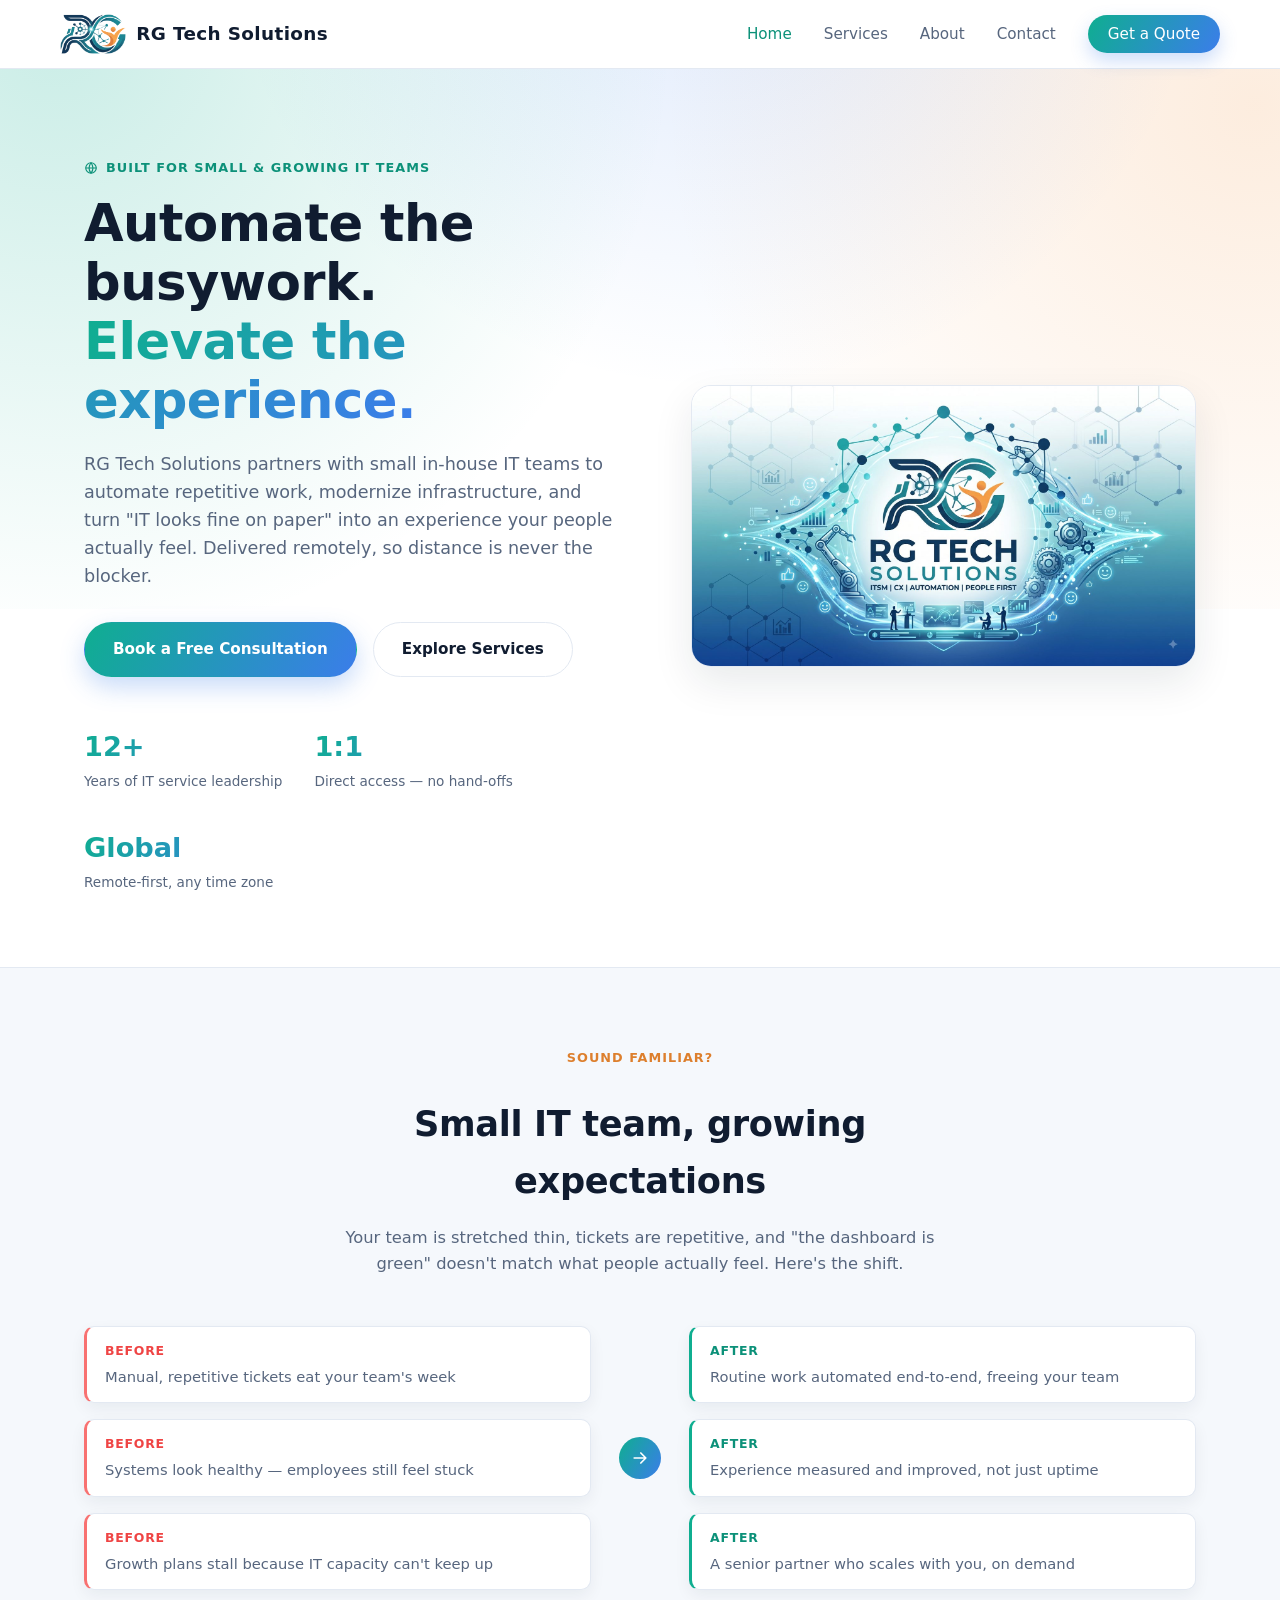
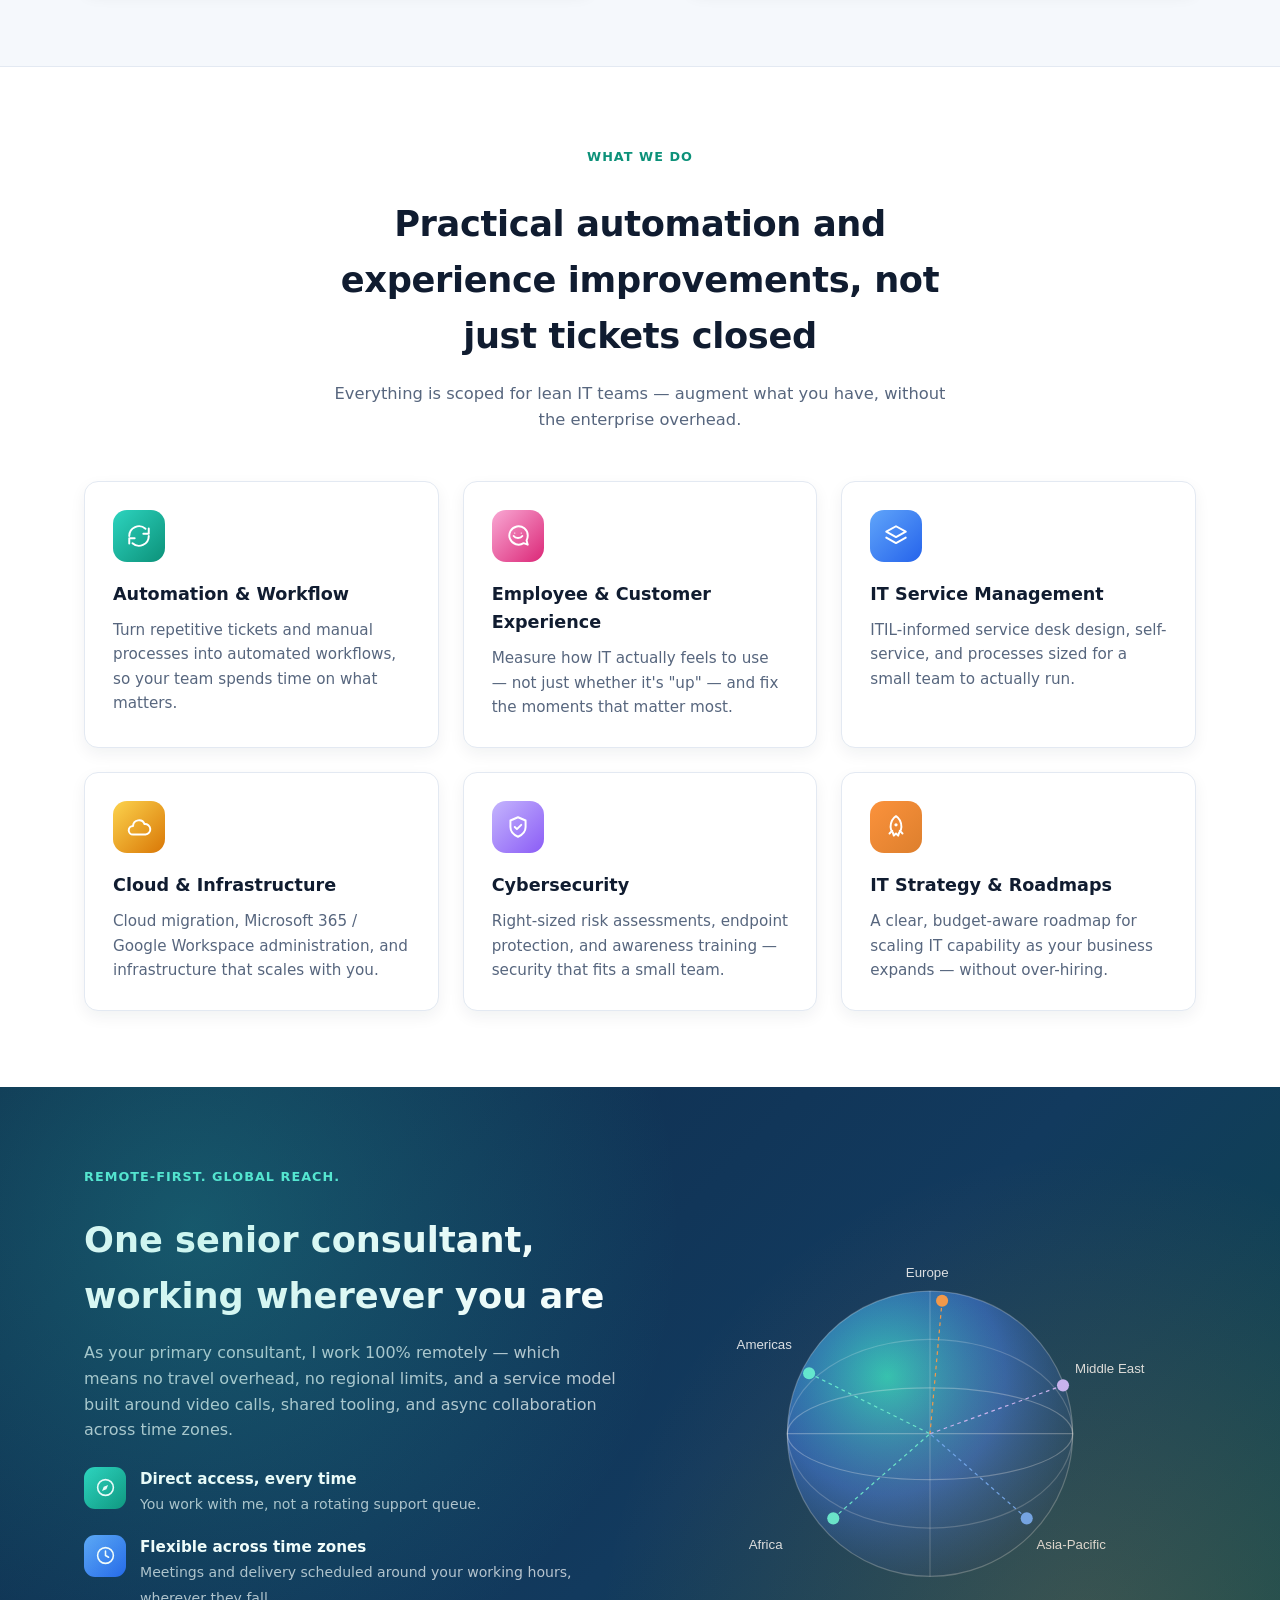
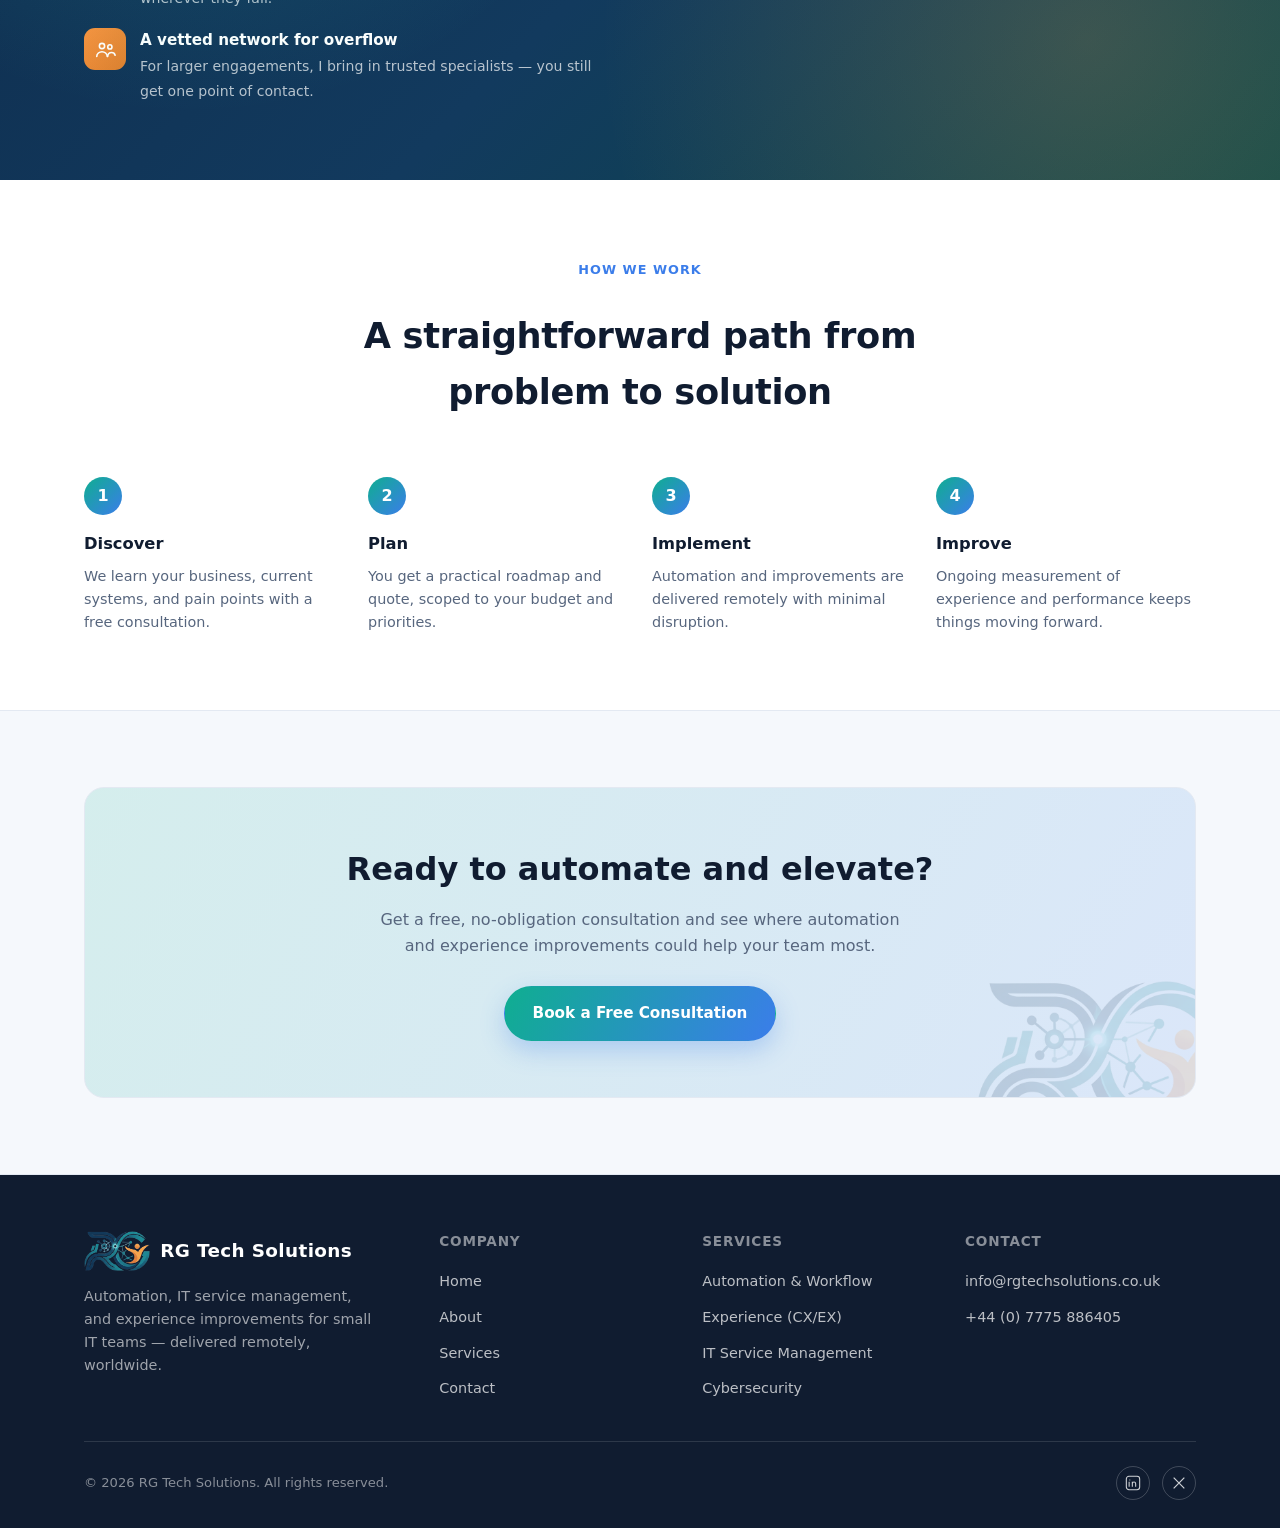
==== commit cc61fc5a: "Add real contact details: info@rgtechsolutions.co.uk and phone number Co-Authored-By: Claude Sonnet " ====
--- a/index.html
+++ b/index.html
@@ -305,8 +305,8 @@
         <div class="footer-col">
           <h4>Contact</h4>
           <ul>
-            <li><a href="mailto:hello@rgtechsolutions.com">hello@rgtechsolutions.com</a></li>
-            <li><a href="tel:+10000000000">+1 (000) 000-0000</a></li>
+            <li><a href="mailto:info@rgtechsolutions.co.uk">info@rgtechsolutions.co.uk</a></li>
+            <li><a href="tel:+447775886405">+44 (0) 7775 886405</a></li>
           </ul>
         </div>
       </div>
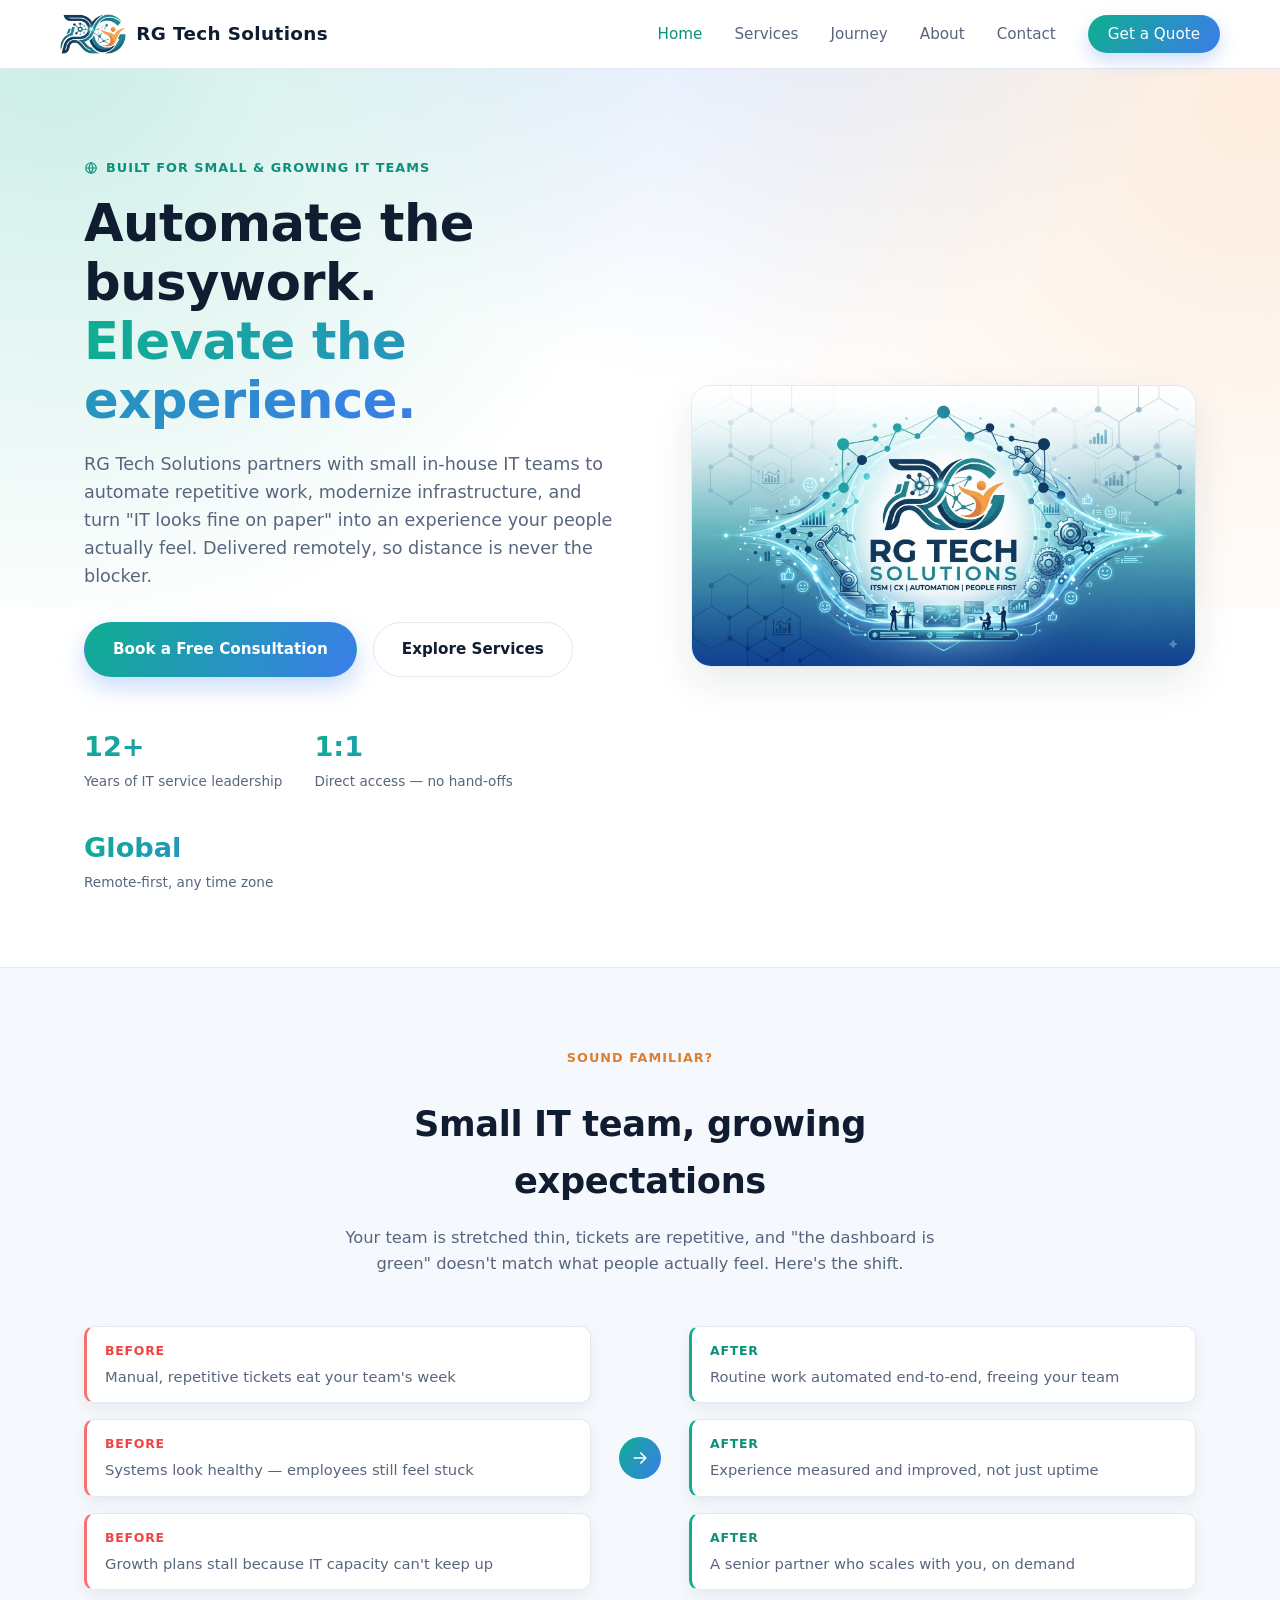
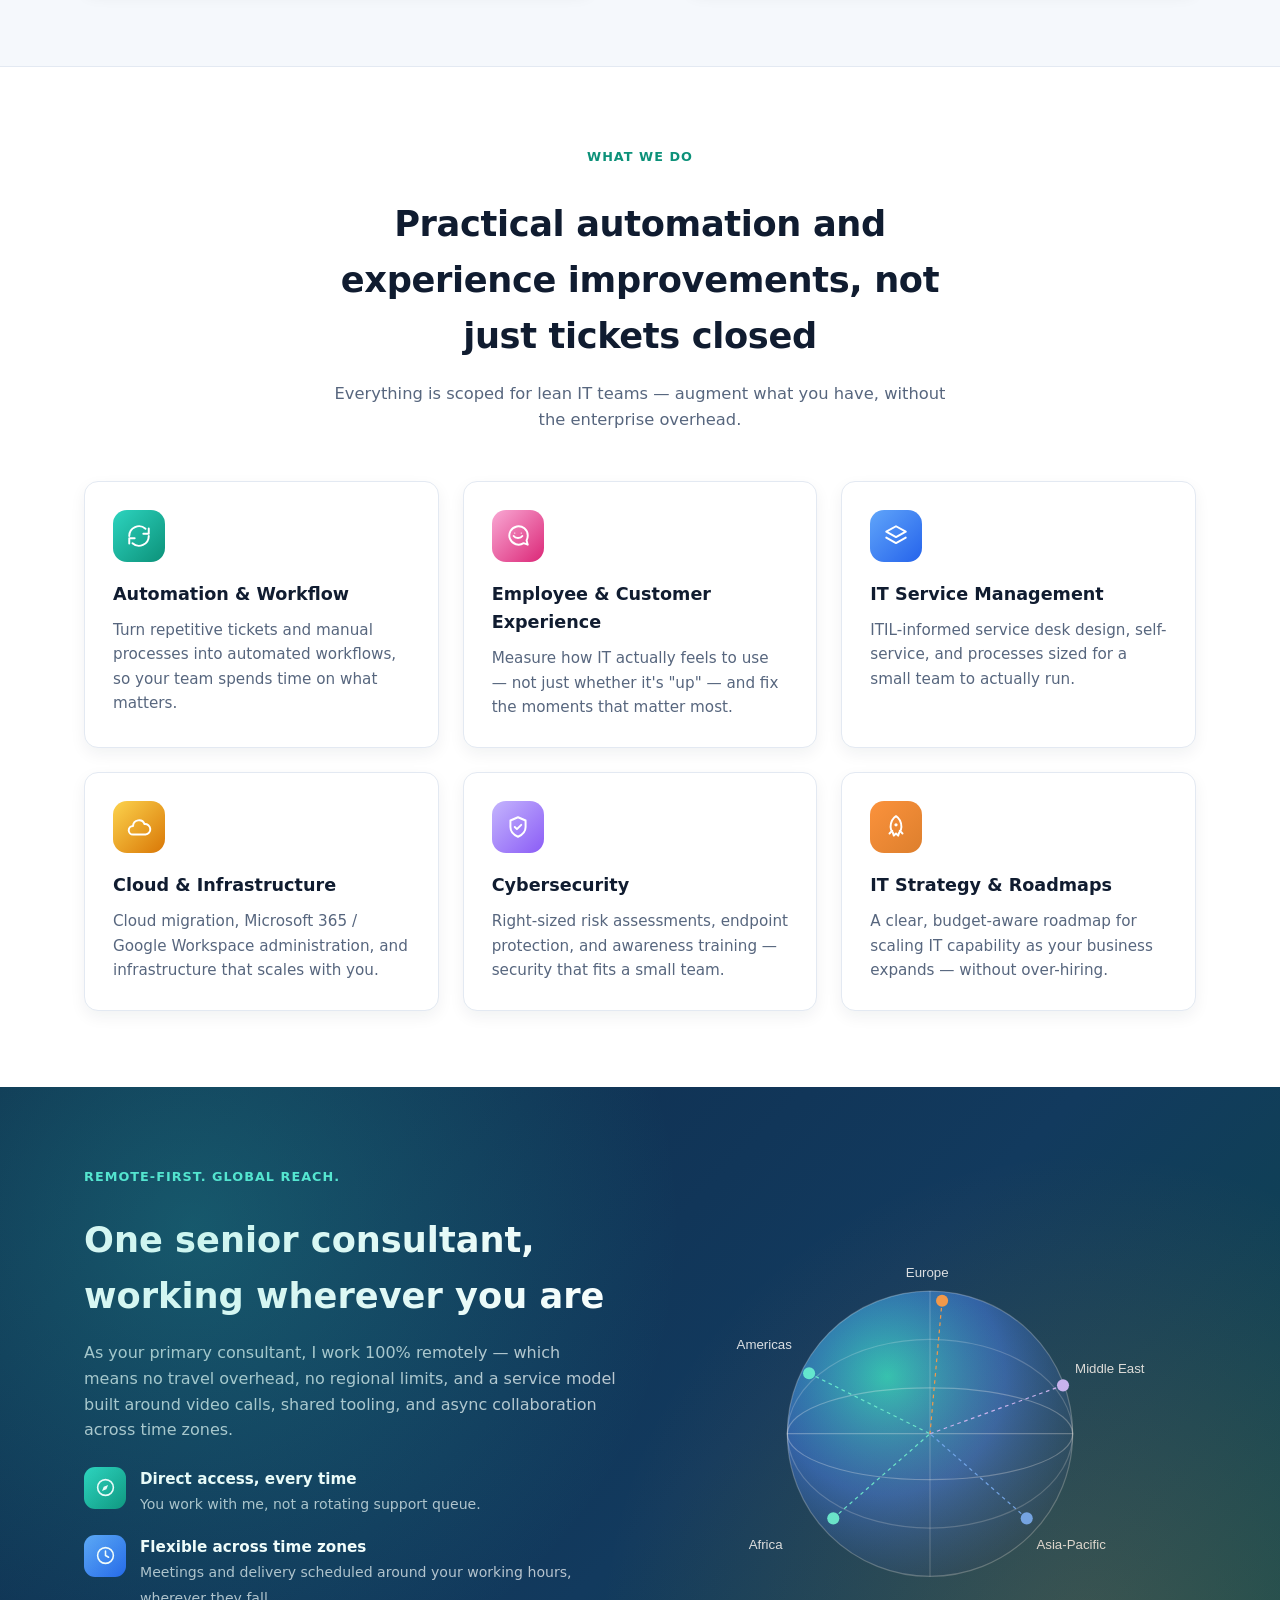
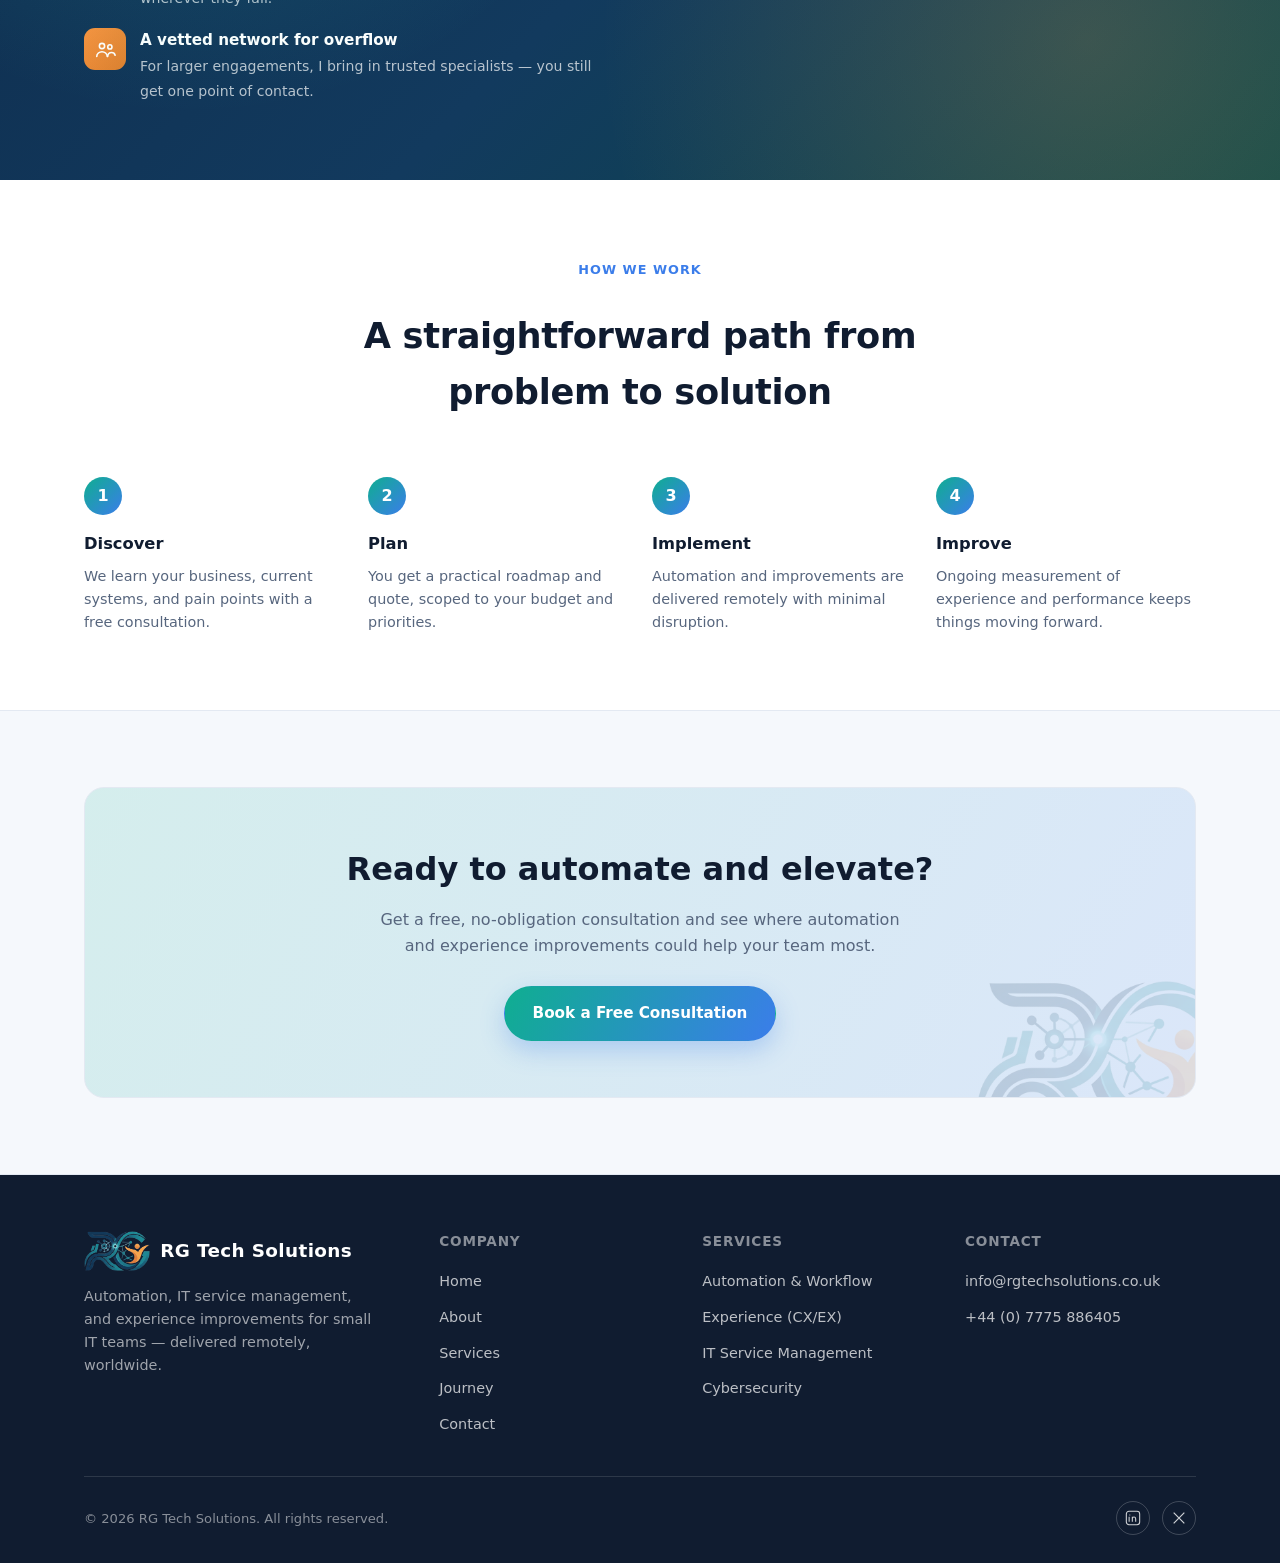
==== commit d6c930c3: "Add Journey page and link it from site navigation New Journey page walking through the 5-stage engag" ====
--- a/index.html
+++ b/index.html
@@ -1,329 +1,331 @@
 <!DOCTYPE html>
 <html lang="en">
 <head>
-  <meta charset="UTF-8" />
-  <meta name="viewport" content="width=device-width, initial-scale=1.0" />
-  <title>RG Tech Solutions — Automation &amp; Experience for Small IT Teams</title>
-  <meta name="description" content="RG Tech Solutions helps small IT teams automate the busywork, modernize infrastructure, and improve employee &amp; customer experience — delivered remotely, worldwide." />
-  <link rel="icon" href="assets/logo-icon.png" type="image/png" />
-  <link rel="stylesheet" href="css/style.css" />
+<meta charset="UTF-8" />
+<meta name="viewport" content="width=device-width, initial-scale=1.0" />
+<title>RG Tech Solutions — Automation &amp; Experience for Small IT Teams</title>
+<meta name="description" content="RG Tech Solutions helps small IT teams automate the busywork, modernize infrastructure, and improve employee &amp; customer experience — delivered remotely, worldwide." />
+<link rel="icon" href="assets/logo-icon.png" type="image/png" />
+<link rel="stylesheet" href="css/style.css" />
 </head>
 <body>
 
-  <header class="site-header">
-    <nav class="nav container">
-      <a href="index.html" class="nav-brand">
-        <img src="assets/logo-icon.png" alt="RG Tech Solutions" class="mark" />
-        RG Tech Solutions
-      </a>
-      <ul class="nav-links">
-        <li><a href="index.html" aria-current="page">Home</a></li>
-        <li><a href="services.html">Services</a></li>
-        <li><a href="about.html">About</a></li>
-        <li><a href="contact.html">Contact</a></li>
-        <li><a href="contact.html" class="nav-cta">Get a Quote</a></li>
-      </ul>
-      <button class="nav-toggle" aria-label="Toggle navigation" aria-expanded="false">
-        <span></span><span></span><span></span>
-      </button>
-    </nav>
-  </header>
-
-  <main>
-    <section class="hero">
-      <div class="container hero-inner">
-        <div>
-          <span class="eyebrow">
-            <svg width="14" height="14" viewBox="0 0 24 24" fill="none" stroke="currentColor" stroke-width="2"><circle cx="12" cy="12" r="9"/><path d="M3 12h18M12 3a15 15 0 010 18M12 3a15 15 0 000 18"/></svg>
-            Built for Small &amp; Growing IT Teams
-          </span>
-          <h1>Automate the busywork.<br /><span class="highlight">Elevate the experience.</span></h1>
-          <p class="lead">
-            RG Tech Solutions partners with small in-house IT teams to automate repetitive work,
-            modernize infrastructure, and turn "IT looks fine on paper" into an experience your
-            people actually feel. Delivered remotely, so distance is never the blocker.
-          </p>
-          <div class="hero-actions">
-            <a href="contact.html" class="btn btn-primary">Book a Free Consultation</a>
-            <a href="services.html" class="btn btn-outline">Explore Services</a>
-          </div>
-          <div class="hero-stats">
-            <div class="stat">
-              <strong>12+</strong>
-              <span>Years of IT service leadership</span>
-            </div>
-            <div class="stat">
-              <strong>1:1</strong>
-              <span>Direct access — no hand-offs</span>
-            </div>
-            <div class="stat">
-              <strong>Global</strong>
-              <span>Remote-first, any time zone</span>
-            </div>
-          </div>
-        </div>
-        <div class="hero-banner">
-          <img src="assets/banner.jpg" alt="RG Tech Solutions — ITSM, CX, Automation, People First" />
-        </div>
-      </div>
-    </section>
-
-    <section class="section-alt">
-      <div class="container">
-        <div class="section-head">
-          <span class="eyebrow orange">Sound Familiar?</span>
-          <h2>Small IT team, growing expectations</h2>
-          <p>Your team is stretched thin, tickets are repetitive, and "the dashboard is green" doesn't match what people actually feel. Here's the shift.</p>
-        </div>
-        <div class="shift-grid">
-          <div class="shift-col before">
-            <div class="shift-item"><span class="shift-label">Before</span>Manual, repetitive tickets eat your team's week</div>
-            <div class="shift-item"><span class="shift-label">Before</span>Systems look healthy — employees still feel stuck</div>
-            <div class="shift-item"><span class="shift-label">Before</span>Growth plans stall because IT capacity can't keep up</div>
-          </div>
-          <div class="shift-arrow">
-            <svg width="20" height="20" viewBox="0 0 24 24" fill="none" stroke="currentColor" stroke-width="2" stroke-linecap="round" stroke-linejoin="round"><path d="M5 12h14M13 6l6 6-6 6"/></svg>
-          </div>
-          <div class="shift-col after">
-            <div class="shift-item"><span class="shift-label">After</span>Routine work automated end-to-end, freeing your team</div>
-            <div class="shift-item"><span class="shift-label">After</span>Experience measured and improved, not just uptime</div>
-            <div class="shift-item"><span class="shift-label">After</span>A senior partner who scales with you, on demand</div>
-          </div>
-        </div>
-      </div>
-    </section>
-
-    <section>
-      <div class="container">
-        <div class="section-head">
-          <span class="eyebrow">What We Do</span>
-          <h2>Practical automation and experience improvements, not just tickets closed</h2>
-          <p>Everything is scoped for lean IT teams — augment what you have, without the enterprise overhead.</p>
-        </div>
-        <div class="grid grid-3">
-          <div class="card">
-            <div class="icon-tile icon-teal">
-              <svg viewBox="0 0 24 24"><path d="M3 12a9 9 0 0115-6.7M21 5v5h-5"/><path d="M21 12a9 9 0 01-15 6.7M3 19v-5h5"/></svg>
-            </div>
-            <h3>Automation &amp; Workflow</h3>
-            <p>Turn repetitive tickets and manual processes into automated workflows, so your team spends time on what matters.</p>
-          </div>
-          <div class="card">
-            <div class="icon-tile icon-pink">
-              <svg viewBox="0 0 24 24"><path d="M21 11.5a8.5 8.5 0 10-3.8 7.1L21 20l-1.1-3.8c.7-1.4 1.1-2.9 1.1-4.7z"/><path d="M8 12s1.2 1.8 4 1.8S16 12 16 12"/><circle cx="9" cy="9.3" r=".6" fill="currentColor" stroke="none"/><circle cx="15" cy="9.3" r=".6" fill="currentColor" stroke="none"/></svg>
-            </div>
-            <h3>Employee &amp; Customer Experience</h3>
-            <p>Measure how IT actually feels to use — not just whether it's "up" — and fix the moments that matter most.</p>
-          </div>
-          <div class="card">
-            <div class="icon-tile icon-blue">
-              <svg viewBox="0 0 24 24"><path d="M12 3l9 5-9 5-9-5 9-5z"/><path d="M3 13.5l9 5 9-5"/></svg>
-            </div>
-            <h3>IT Service Management</h3>
-            <p>ITIL-informed service desk design, self-service, and processes sized for a small team to actually run.</p>
-          </div>
-          <div class="card">
-            <div class="icon-tile icon-amber">
-              <svg viewBox="0 0 24 24"><path d="M6.5 19a4 4 0 110-8 5.5 5.5 0 0110.6-1.7A4 4 0 0118 19H6.5z"/></svg>
-            </div>
-            <h3>Cloud &amp; Infrastructure</h3>
-            <p>Cloud migration, Microsoft 365 / Google Workspace administration, and infrastructure that scales with you.</p>
-          </div>
-          <div class="card">
-            <div class="icon-tile icon-purple">
-              <svg viewBox="0 0 24 24"><path d="M12 3l7 3v6c0 5-3.5 7.5-7 9-3.5-1.5-7-4-7-9V6l7-3z"/><path d="M9 12l2 2 4-4"/></svg>
-            </div>
-            <h3>Cybersecurity</h3>
-            <p>Right-sized risk assessments, endpoint protection, and awareness training — security that fits a small team.</p>
-          </div>
-          <div class="card">
-            <div class="icon-tile icon-orange">
-              <svg viewBox="0 0 24 24"><path d="M12 2c3 2 5 6 5 10 0 2-1 4-2 5l-1 3-2-2-2 2-1-3c-1-1-2-3-2-5 0-4 2-8 5-10z"/><circle cx="12" cy="10" r="1.5" fill="currentColor" stroke="none"/><path d="M8.5 15.5L6 18M15.5 15.5L18 18"/></svg>
-            </div>
-            <h3>IT Strategy &amp; Roadmaps</h3>
-            <p>A clear, budget-aware roadmap for scaling IT capability as your business expands — without over-hiring.</p>
-          </div>
-        </div>
-      </div>
-    </section>
-
-    <section class="section-navy">
-      <div class="container">
-        <div class="globe-wrap">
-          <div>
-            <span class="eyebrow">Remote-First. Global Reach.</span>
-            <h2 style="margin: 8px 0 16px; font-size: clamp(1.6rem, 3vw, 2.2rem);">One senior consultant, working wherever you are</h2>
-            <p style="margin-bottom: 0;">
-              As your primary consultant, I work 100% remotely — which means no travel overhead, no
-              regional limits, and a service model built around video calls, shared tooling, and
-              async collaboration across time zones.
-            </p>
-            <ul class="globe-list">
-              <li>
-                <div class="icon-tile sm icon-teal">
-                  <svg viewBox="0 0 24 24"><circle cx="12" cy="12" r="9"/><path d="M15 9l-2 5-5 2 2-5 5-2z" fill="currentColor" stroke="none"/></svg>
-                </div>
-                <div>
-                  <strong style="color: #fff;">Direct access, every time</strong>
-                  <span>You work with me, not a rotating support queue.</span>
-                </div>
-              </li>
-              <li>
-                <div class="icon-tile sm icon-blue">
-                  <svg viewBox="0 0 24 24"><circle cx="12" cy="12" r="9"/><path d="M12 7v5l3.5 2"/></svg>
-                </div>
-                <div>
-                  <strong style="color: #fff;">Flexible across time zones</strong>
-                  <span>Meetings and delivery scheduled around your working hours, wherever they fall.</span>
-                </div>
-              </li>
-              <li>
-                <div class="icon-tile sm icon-orange">
-                  <svg viewBox="0 0 24 24"><circle cx="8" cy="8" r="3"/><circle cx="17" cy="9" r="2.4"/><path d="M2 20c0-3.3 3-5.5 6-5.5s6 2.2 6 5.5"/><path d="M14.5 20c.2-2.5 2-4.5 4.5-4.5 2 0 3.5 1.3 4 3"/></svg>
-                </div>
-                <div>
-                  <strong style="color: #fff;">A vetted network for overflow</strong>
-                  <span>For larger engagements, I bring in trusted specialists — you still get one point of contact.</span>
-                </div>
-              </li>
-            </ul>
-          </div>
-          <div>
-            <svg viewBox="0 0 440 380" width="100%" role="img" aria-label="Globe illustration showing remote, global service coverage">
-              <defs>
-                <radialGradient id="globeGrad" cx="35%" cy="30%" r="75%">
-                  <stop offset="0%" stop-color="#2dd4bf" stop-opacity="0.9"/>
-                  <stop offset="55%" stop-color="#3b7dea" stop-opacity="0.55"/>
-                  <stop offset="100%" stop-color="#123a5e" stop-opacity="0.35"/>
-                </radialGradient>
-              </defs>
-              <circle cx="220" cy="190" r="118" fill="url(#globeGrad)"/>
-              <circle cx="220" cy="190" r="118" fill="none" stroke="rgba(255,255,255,0.25)" stroke-width="1"/>
-              <ellipse cx="220" cy="190" rx="118" ry="38" fill="none" stroke="rgba(255,255,255,0.28)" stroke-width="1"/>
-              <ellipse cx="220" cy="190" rx="118" ry="78" fill="none" stroke="rgba(255,255,255,0.2)" stroke-width="1"/>
-              <line x1="102" y1="190" x2="338" y2="190" stroke="rgba(255,255,255,0.28)" stroke-width="1"/>
-              <line x1="220" y1="72" x2="220" y2="308" stroke="rgba(255,255,255,0.2)" stroke-width="1"/>
-
-              <g font-family="Inter, sans-serif" font-size="11" fill="#fff">
-                <circle cx="120" cy="140" r="5" fill="#5eead4"/>
-                <line x1="120" y1="140" x2="220" y2="190" stroke="#5eead4" stroke-width="1" stroke-dasharray="3 3"/>
-                <text x="60" y="120" fill="rgba(255,255,255,0.85)">Americas</text>
-
-                <circle cx="230" cy="80" r="5" fill="#f2994a"/>
-                <line x1="230" y1="80" x2="220" y2="190" stroke="#f2994a" stroke-width="1" stroke-dasharray="3 3"/>
-                <text x="200" y="60" fill="rgba(255,255,255,0.85)">Europe</text>
-
-                <circle cx="330" cy="150" r="5" fill="#c4b5fd"/>
-                <line x1="330" y1="150" x2="220" y2="190" stroke="#c4b5fd" stroke-width="1" stroke-dasharray="3 3"/>
-                <text x="340" y="140" fill="rgba(255,255,255,0.85)">Middle East</text>
-
-                <circle cx="300" cy="260" r="5" fill="#60a5fa"/>
-                <line x1="300" y1="260" x2="220" y2="190" stroke="#60a5fa" stroke-width="1" stroke-dasharray="3 3"/>
-                <text x="308" y="285" fill="rgba(255,255,255,0.85)">Asia-Pacific</text>
-
-                <circle cx="140" cy="260" r="5" fill="#5eead4"/>
-                <line x1="140" y1="260" x2="220" y2="190" stroke="#5eead4" stroke-width="1" stroke-dasharray="3 3"/>
-                <text x="70" y="285" fill="rgba(255,255,255,0.85)">Africa</text>
-              </g>
-            </svg>
-          </div>
-        </div>
-      </div>
-    </section>
-
-    <section>
-      <div class="container">
-        <div class="section-head">
-          <span class="eyebrow blue">How We Work</span>
-          <h2>A straightforward path from problem to solution</h2>
-        </div>
-        <div class="steps">
-          <div class="step">
-            <span class="step-num">1</span>
-            <h3>Discover</h3>
-            <p>We learn your business, current systems, and pain points with a free consultation.</p>
-          </div>
-          <div class="step">
-            <span class="step-num">2</span>
-            <h3>Plan</h3>
-            <p>You get a practical roadmap and quote, scoped to your budget and priorities.</p>
-          </div>
-          <div class="step">
-            <span class="step-num">3</span>
-            <h3>Implement</h3>
-            <p>Automation and improvements are delivered remotely with minimal disruption.</p>
-          </div>
-          <div class="step">
-            <span class="step-num">4</span>
-            <h3>Improve</h3>
-            <p>Ongoing measurement of experience and performance keeps things moving forward.</p>
-          </div>
-        </div>
-      </div>
-    </section>
-
-    <section class="section-alt">
-      <div class="container">
-        <div class="cta-banner">
-          <img src="assets/logo-hero.png" alt="" class="cta-logo" />
-          <h2>Ready to automate and elevate?</h2>
-          <p>Get a free, no-obligation consultation and see where automation and experience improvements could help your team most.</p>
-          <a href="contact.html" class="btn btn-primary">Book a Free Consultation</a>
-        </div>
-      </div>
-    </section>
-  </main>
-
-  <footer class="site-footer">
-    <div class="container">
-      <div class="footer-grid">
-        <div class="footer-brand">
-          <a href="index.html" class="nav-brand">
-            <img src="assets/logo-icon.png" alt="RG Tech Solutions" class="mark" />
-            RG Tech Solutions
-          </a>
-          <p>Automation, IT service management, and experience improvements for small IT teams — delivered remotely, worldwide.</p>
-        </div>
-        <div class="footer-col">
-          <h4>Company</h4>
-          <ul>
-            <li><a href="index.html">Home</a></li>
-            <li><a href="about.html">About</a></li>
-            <li><a href="services.html">Services</a></li>
-            <li><a href="contact.html">Contact</a></li>
-          </ul>
-        </div>
-        <div class="footer-col">
-          <h4>Services</h4>
-          <ul>
-            <li><a href="services.html">Automation &amp; Workflow</a></li>
-            <li><a href="services.html">Experience (CX/EX)</a></li>
-            <li><a href="services.html">IT Service Management</a></li>
-            <li><a href="services.html">Cybersecurity</a></li>
-          </ul>
-        </div>
-        <div class="footer-col">
-          <h4>Contact</h4>
-          <ul>
-            <li><a href="mailto:info@rgtechsolutions.co.uk">info@rgtechsolutions.co.uk</a></li>
-            <li><a href="tel:+447775886405">+44 (0) 7775 886405</a></li>
-          </ul>
-        </div>
-      </div>
-      <div class="footer-bottom">
-        <span>© <span data-year></span> RG Tech Solutions. All rights reserved.</span>
-        <div class="footer-socials">
-          <a href="#" aria-label="LinkedIn">
-            <svg viewBox="0 0 24 24" fill="none" stroke="currentColor" stroke-width="1.6"><rect x="2" y="2" width="20" height="20" rx="4"/><circle cx="7.2" cy="7.5" r="1" fill="currentColor" stroke="none"/><path d="M6.2 10v7.5M11 10v7.5M11 13c0-1.5 1-2.5 2.5-2.5S16 11.5 16 13v4.5"/></svg>
-          </a>
-          <a href="#" aria-label="X / Twitter">
-            <svg viewBox="0 0 24 24" fill="none" stroke="currentColor" stroke-width="1.8"><path d="M4 4l16 16M20 4L4 20"/></svg>
-          </a>
-        </div>
-      </div>
-    </div>
-  </footer>
-
-  <script src="js/script.js"></script>
+<header class="site-header">
+<nav class="nav container">
+<a href="index.html" class="nav-brand">
+<img src="assets/logo-icon.png" alt="RG Tech Solutions" class="mark" />
+RG Tech Solutions
+</a>
+<ul class="nav-links">
+<li><a href="index.html" aria-current="page">Home</a></li>
+<li><a href="services.html">Services</a></li>
+<li><a href="journey.html">Journey</a></li>
+<li><a href="about.html">About</a></li>
+<li><a href="contact.html">Contact</a></li>
+<li><a href="contact.html" class="nav-cta">Get a Quote</a></li>
+</ul>
+<button class="nav-toggle" aria-label="Toggle navigation" aria-expanded="false">
+<span></span><span></span><span></span>
+</button>
+</nav>
+</header>
+
+<main>
+<section class="hero">
+<div class="container hero-inner">
+<div>
+<span class="eyebrow">
+<svg width="14" height="14" viewBox="0 0 24 24" fill="none" stroke="currentColor" stroke-width="2"><circle cx="12" cy="12" r="9"/><path d="M3 12h18M12 3a15 15 0 010 18M12 3a15 15 0 000 18"/></svg>
+Built for Small &amp; Growing IT Teams
+</span>
+<h1>Automate the busywork.<br /><span class="highlight">Elevate the experience.</span></h1>
+<p class="lead">
+RG Tech Solutions partners with small in-house IT teams to automate repetitive work,
+modernize infrastructure, and turn "IT looks fine on paper" into an experience your
+people actually feel. Delivered remotely, so distance is never the blocker.
+</p>
+<div class="hero-actions">
+<a href="contact.html" class="btn btn-primary">Book a Free Consultation</a>
+<a href="services.html" class="btn btn-outline">Explore Services</a>
+</div>
+<div class="hero-stats">
+<div class="stat">
+<strong>12+</strong>
+<span>Years of IT service leadership</span>
+</div>
+<div class="stat">
+<strong>1:1</strong>
+<span>Direct access — no hand-offs</span>
+</div>
+<div class="stat">
+<strong>Global</strong>
+<span>Remote-first, any time zone</span>
+</div>
+</div>
+</div>
+<div class="hero-banner">
+<img src="assets/banner.jpg" alt="RG Tech Solutions — ITSM, CX, Automation, People First" />
+</div>
+</div>
+</section>
+
+<section class="section-alt">
+<div class="container">
+<div class="section-head">
+<span class="eyebrow orange">Sound Familiar?</span>
+<h2>Small IT team, growing expectations</h2>
+<p>Your team is stretched thin, tickets are repetitive, and "the dashboard is green" doesn't match what people actually feel. Here's the shift.</p>
+</div>
+<div class="shift-grid">
+<div class="shift-col before">
+<div class="shift-item"><span class="shift-label">Before</span>Manual, repetitive tickets eat your team's week</div>
+<div class="shift-item"><span class="shift-label">Before</span>Systems look healthy — employees still feel stuck</div>
+<div class="shift-item"><span class="shift-label">Before</span>Growth plans stall because IT capacity can't keep up</div>
+</div>
+<div class="shift-arrow">
+<svg width="20" height="20" viewBox="0 0 24 24" fill="none" stroke="currentColor" stroke-width="2" stroke-linecap="round" stroke-linejoin="round"><path d="M5 12h14M13 6l6 6-6 6"/></svg>
+</div>
+<div class="shift-col after">
+<div class="shift-item"><span class="shift-label">After</span>Routine work automated end-to-end, freeing your team</div>
+<div class="shift-item"><span class="shift-label">After</span>Experience measured and improved, not just uptime</div>
+<div class="shift-item"><span class="shift-label">After</span>A senior partner who scales with you, on demand</div>
+</div>
+</div>
+</div>
+</section>
+
+<section>
+<div class="container">
+<div class="section-head">
+<span class="eyebrow">What We Do</span>
+<h2>Practical automation and experience improvements, not just tickets closed</h2>
+<p>Everything is scoped for lean IT teams — augment what you have, without the enterprise overhead.</p>
+</div>
+<div class="grid grid-3">
+<div class="card">
+<div class="icon-tile icon-teal">
+<svg viewBox="0 0 24 24"><path d="M3 12a9 9 0 0115-6.7M21 5v5h-5"/><path d="M21 12a9 9 0 01-15 6.7M3 19v-5h5"/></svg>
+</div>
+<h3>Automation &amp; Workflow</h3>
+<p>Turn repetitive tickets and manual processes into automated workflows, so your team spends time on what matters.</p>
+</div>
+<div class="card">
+<div class="icon-tile icon-pink">
+<svg viewBox="0 0 24 24"><path d="M21 11.5a8.5 8.5 0 10-3.8 7.1L21 20l-1.1-3.8c.7-1.4 1.1-2.9 1.1-4.7z"/><path d="M8 12s1.2 1.8 4 1.8S16 12 16 12"/><circle cx="9" cy="9.3" r=".6" fill="currentColor" stroke="none"/><circle cx="15" cy="9.3" r=".6" fill="currentColor" stroke="none"/></svg>
+</div>
+<h3>Employee &amp; Customer Experience</h3>
+<p>Measure how IT actually feels to use — not just whether it's "up" — and fix the moments that matter most.</p>
+</div>
+<div class="card">
+<div class="icon-tile icon-blue">
+<svg viewBox="0 0 24 24"><path d="M12 3l9 5-9 5-9-5 9-5z"/><path d="M3 13.5l9 5 9-5"/></svg>
+</div>
+<h3>IT Service Management</h3>
+<p>ITIL-informed service desk design, self-service, and processes sized for a small team to actually run.</p>
+</div>
+<div class="card">
+<div class="icon-tile icon-amber">
+<svg viewBox="0 0 24 24"><path d="M6.5 19a4 4 0 110-8 5.5 5.5 0 0110.6-1.7A4 4 0 0118 19H6.5z"/></svg>
+</div>
+<h3>Cloud &amp; Infrastructure</h3>
+<p>Cloud migration, Microsoft 365 / Google Workspace administration, and infrastructure that scales with you.</p>
+</div>
+<div class="card">
+<div class="icon-tile icon-purple">
+<svg viewBox="0 0 24 24"><path d="M12 3l7 3v6c0 5-3.5 7.5-7 9-3.5-1.5-7-4-7-9V6l7-3z"/><path d="M9 12l2 2 4-4"/></svg>
+</div>
+<h3>Cybersecurity</h3>
+<p>Right-sized risk assessments, endpoint protection, and awareness training — security that fits a small team.</p>
+</div>
+<div class="card">
+<div class="icon-tile icon-orange">
+<svg viewBox="0 0 24 24"><path d="M12 2c3 2 5 6 5 10 0 2-1 4-2 5l-1 3-2-2-2 2-1-3c-1-1-2-3-2-5 0-4 2-8 5-10z"/><circle cx="12" cy="10" r="1.5" fill="currentColor" stroke="none"/><path d="M8.5 15.5L6 18M15.5 15.5L18 18"/></svg>
+</div>
+<h3>IT Strategy &amp; Roadmaps</h3>
+<p>A clear, budget-aware roadmap for scaling IT capability as your business expands — without over-hiring.</p>
+</div>
+</div>
+</div>
+</section>
+
+<section class="section-navy">
+<div class="container">
+<div class="globe-wrap">
+<div>
+<span class="eyebrow">Remote-First. Global Reach.</span>
+<h2 style="margin: 8px 0 16px; font-size: clamp(1.6rem, 3vw, 2.2rem);">One senior consultant, working wherever you are</h2>
+<p style="margin-bottom: 0;">
+As your primary consultant, I work 100% remotely — which means no travel overhead, no
+regional limits, and a service model built around video calls, shared tooling, and
+async collaboration across time zones.
+</p>
+<ul class="globe-list">
+<li>
+<div class="icon-tile sm icon-teal">
+<svg viewBox="0 0 24 24"><circle cx="12" cy="12" r="9"/><path d="M15 9l-2 5-5 2 2-5 5-2z" fill="currentColor" stroke="none"/></svg>
+</div>
+<div>
+<strong style="color: #fff;">Direct access, every time</strong>
+<span>You work with me, not a rotating support queue.</span>
+</div>
+</li>
+<li>
+<div class="icon-tile sm icon-blue">
+<svg viewBox="0 0 24 24"><circle cx="12" cy="12" r="9"/><path d="M12 7v5l3.5 2"/></svg>
+</div>
+<div>
+<strong style="color: #fff;">Flexible across time zones</strong>
+<span>Meetings and delivery scheduled around your working hours, wherever they fall.</span>
+</div>
+</li>
+<li>
+<div class="icon-tile sm icon-orange">
+<svg viewBox="0 0 24 24"><circle cx="8" cy="8" r="3"/><circle cx="17" cy="9" r="2.4"/><path d="M2 20c0-3.3 3-5.5 6-5.5s6 2.2 6 5.5"/><path d="M14.5 20c.2-2.5 2-4.5 4.5-4.5 2 0 3.5 1.3 4 3"/></svg>
+</div>
+<div>
+<strong style="color: #fff;">A vetted network for overflow</strong>
+<span>For larger engagements, I bring in trusted specialists — you still get one point of contact.</span>
+</div>
+</li>
+</ul>
+</div>
+<div>
+<svg viewBox="0 0 440 380" width="100%" role="img" aria-label="Globe illustration showing remote, global service coverage">
+<defs>
+<radialGradient id="globeGrad" cx="35%" cy="30%" r="75%">
+<stop offset="0%" stop-color="#2dd4bf" stop-opacity="0.9"/>
+<stop offset="55%" stop-color="#3b7dea" stop-opacity="0.55"/>
+<stop offset="100%" stop-color="#123a5e" stop-opacity="0.35"/>
+</radialGradient>
+</defs>
+<circle cx="220" cy="190" r="118" fill="url(#globeGrad)"/>
+<circle cx="220" cy="190" r="118" fill="none" stroke="rgba(255,255,255,0.25)" stroke-width="1"/>
+<ellipse cx="220" cy="190" rx="118" ry="38" fill="none" stroke="rgba(255,255,255,0.28)" stroke-width="1"/>
+<ellipse cx="220" cy="190" rx="118" ry="78" fill="none" stroke="rgba(255,255,255,0.2)" stroke-width="1"/>
+<line x1="102" y1="190" x2="338" y2="190" stroke="rgba(255,255,255,0.28)" stroke-width="1"/>
+<line x1="220" y1="72" x2="220" y2="308" stroke="rgba(255,255,255,0.2)" stroke-width="1"/>
+
+<g font-family="Inter, sans-serif" font-size="11" fill="#fff">
+<circle cx="120" cy="140" r="5" fill="#5eead4"/>
+<line x1="120" y1="140" x2="220" y2="190" stroke="#5eead4" stroke-width="1" stroke-dasharray="3 3"/>
+<text x="60" y="120" fill="rgba(255,255,255,0.85)">Americas</text>
+
+<circle cx="230" cy="80" r="5" fill="#f2994a"/>
+<line x1="230" y1="80" x2="220" y2="190" stroke="#f2994a" stroke-width="1" stroke-dasharray="3 3"/>
+<text x="200" y="60" fill="rgba(255,255,255,0.85)">Europe</text>
+
+<circle cx="330" cy="150" r="5" fill="#c4b5fd"/>
+<line x1="330" y1="150" x2="220" y2="190" stroke="#c4b5fd" stroke-width="1" stroke-dasharray="3 3"/>
+<text x="340" y="140" fill="rgba(255,255,255,0.85)">Middle East</text>
+
+<circle cx="300" cy="260" r="5" fill="#60a5fa"/>
+<line x1="300" y1="260" x2="220" y2="190" stroke="#60a5fa" stroke-width="1" stroke-dasharray="3 3"/>
+<text x="308" y="285" fill="rgba(255,255,255,0.85)">Asia-Pacific</text>
+
+<circle cx="140" cy="260" r="5" fill="#5eead4"/>
+<line x1="140" y1="260" x2="220" y2="190" stroke="#5eead4" stroke-width="1" stroke-dasharray="3 3"/>
+<text x="70" y="285" fill="rgba(255,255,255,0.85)">Africa</text>
+</g>
+</svg>
+</div>
+</div>
+</div>
+</section>
+
+<section>
+<div class="container">
+<div class="section-head">
+<span class="eyebrow blue">How We Work</span>
+<h2>A straightforward path from problem to solution</h2>
+</div>
+<div class="steps">
+<div class="step">
+<span class="step-num">1</span>
+<h3>Discover</h3>
+<p>We learn your business, current systems, and pain points with a free consultation.</p>
+</div>
+<div class="step">
+<span class="step-num">2</span>
+<h3>Plan</h3>
+<p>You get a practical roadmap and quote, scoped to your budget and priorities.</p>
+</div>
+<div class="step">
+<span class="step-num">3</span>
+<h3>Implement</h3>
+<p>Automation and improvements are delivered remotely with minimal disruption.</p>
+</div>
+<div class="step">
+<span class="step-num">4</span>
+<h3>Improve</h3>
+<p>Ongoing measurement of experience and performance keeps things moving forward.</p>
+</div>
+</div>
+</div>
+</section>
+
+<section class="section-alt">
+<div class="container">
+<div class="cta-banner">
+<img src="assets/logo-hero.png" alt="" class="cta-logo" />
+<h2>Ready to automate and elevate?</h2>
+<p>Get a free, no-obligation consultation and see where automation and experience improvements could help your team most.</p>
+<a href="contact.html" class="btn btn-primary">Book a Free Consultation</a>
+</div>
+</div>
+</section>
+</main>
+
+<footer class="site-footer">
+<div class="container">
+<div class="footer-grid">
+<div class="footer-brand">
+<a href="index.html" class="nav-brand">
+<img src="assets/logo-icon.png" alt="RG Tech Solutions" class="mark" />
+RG Tech Solutions
+</a>
+<p>Automation, IT service management, and experience improvements for small IT teams — delivered remotely, worldwide.</p>
+</div>
+<div class="footer-col">
+<h4>Company</h4>
+<ul>
+<li><a href="index.html">Home</a></li>
+<li><a href="about.html">About</a></li>
+<li><a href="services.html">Services</a></li>
+<li><a href="journey.html">Journey</a></li>
+<li><a href="contact.html">Contact</a></li>
+</ul>
+</div>
+<div class="footer-col">
+<h4>Services</h4>
+<ul>
+<li><a href="services.html">Automation &amp; Workflow</a></li>
+<li><a href="services.html">Experience (CX/EX)</a></li>
+<li><a href="services.html">IT Service Management</a></li>
+<li><a href="services.html">Cybersecurity</a></li>
+</ul>
+</div>
+<div class="footer-col">
+<h4>Contact</h4>
+<ul>
+<li><a href="mailto:info@rgtechsolutions.co.uk">info@rgtechsolutions.co.uk</a></li>
+<li><a href="tel:+447775886405">+44 (0) 7775 886405</a></li>
+</ul>
+</div>
+</div>
+<div class="footer-bottom">
+<span>© <span data-year></span> RG Tech Solutions. All rights reserved.</span>
+<div class="footer-socials">
+<a href="https://www.linkedin.com/in/richarddgash" aria-label="LinkedIn" target="_blank" rel="noopener">
+<svg viewBox="0 0 24 24" fill="none" stroke="currentColor" stroke-width="1.6"><rect x="2" y="2" width="20" height="20" rx="4"/><circle cx="7.2" cy="7.5" r="1" fill="currentColor" stroke="none"/><path d="M6.2 10v7.5M11 10v7.5M11 13c0-1.5 1-2.5 2.5-2.5S16 11.5 16 13v4.5"/></svg>
+</a>
+<a href="#" aria-label="X / Twitter">
+<svg viewBox="0 0 24 24" fill="none" stroke="currentColor" stroke-width="1.8"><path d="M4 4l16 16M20 4L4 20"/></svg>
+</a>
+</div>
+</div>
+</div>
+</footer>
+
+<script src="js/script.js"></script>
 </body>
 </html>
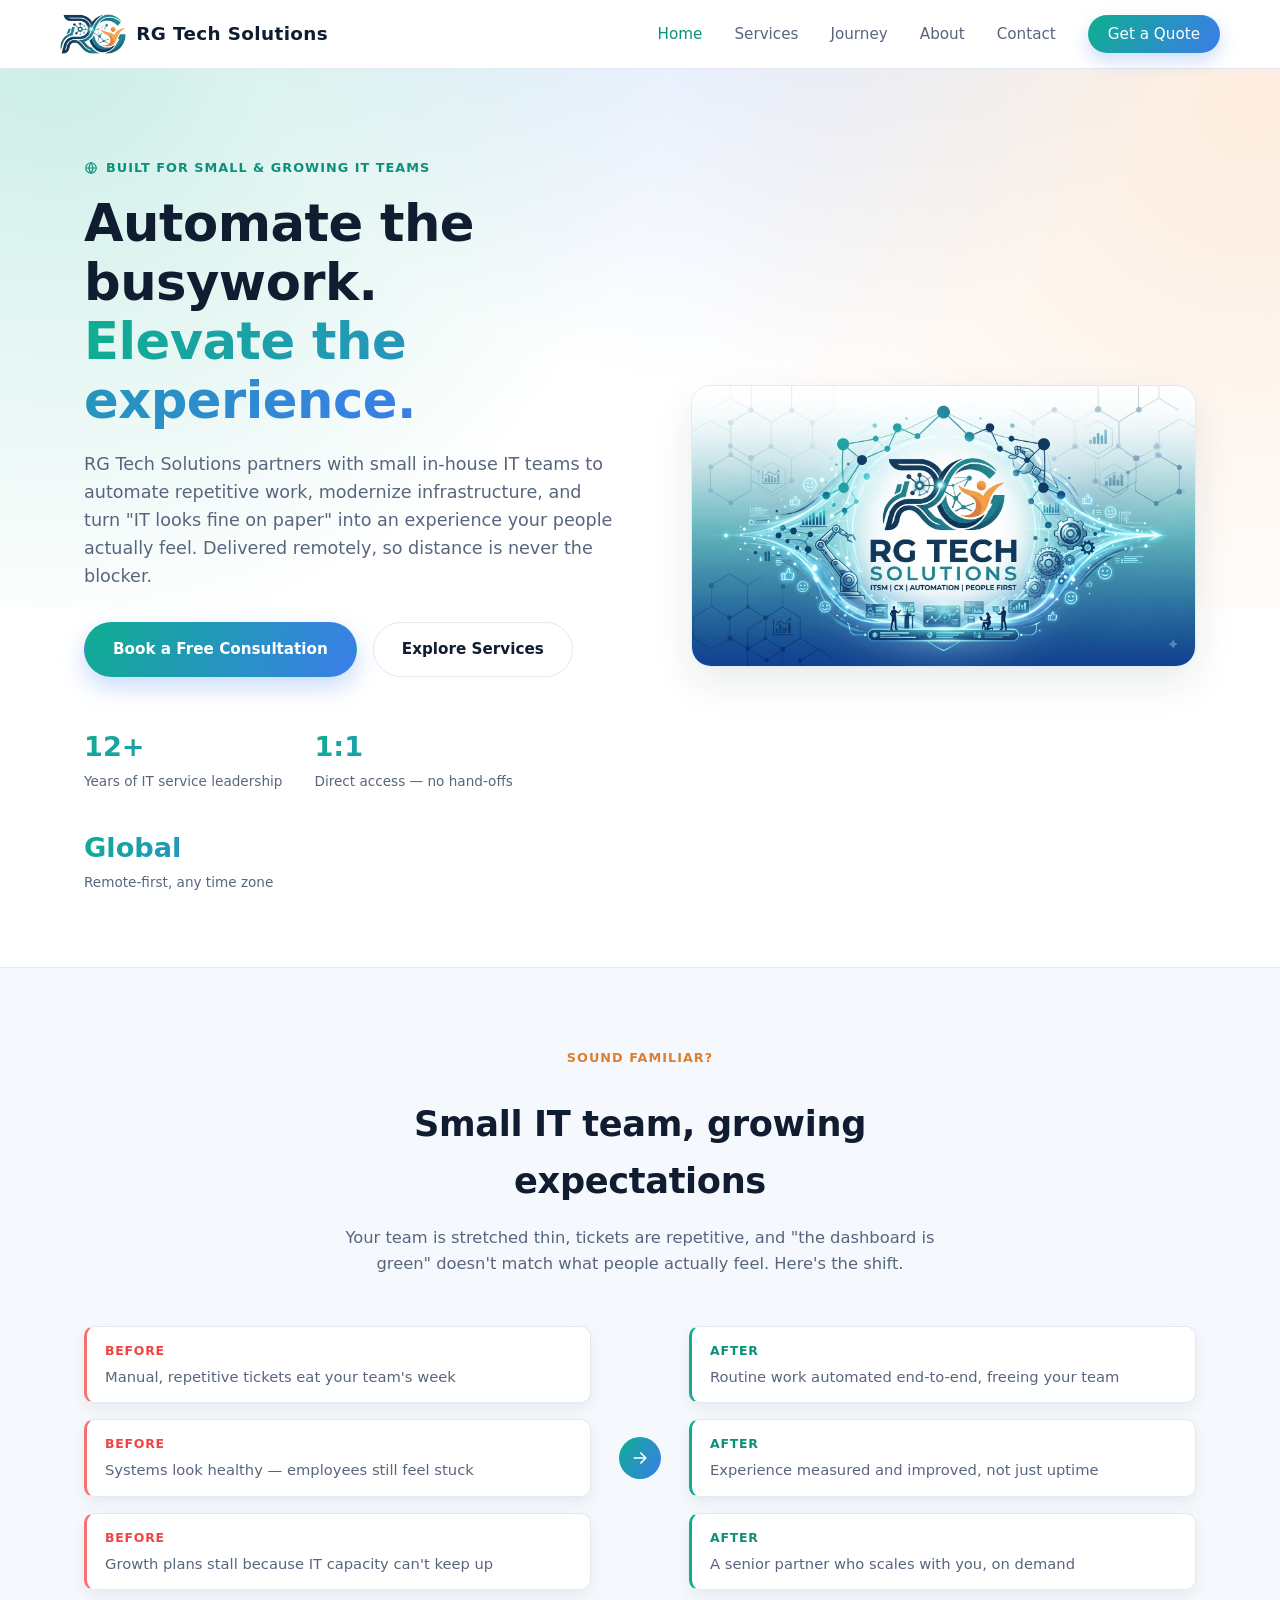
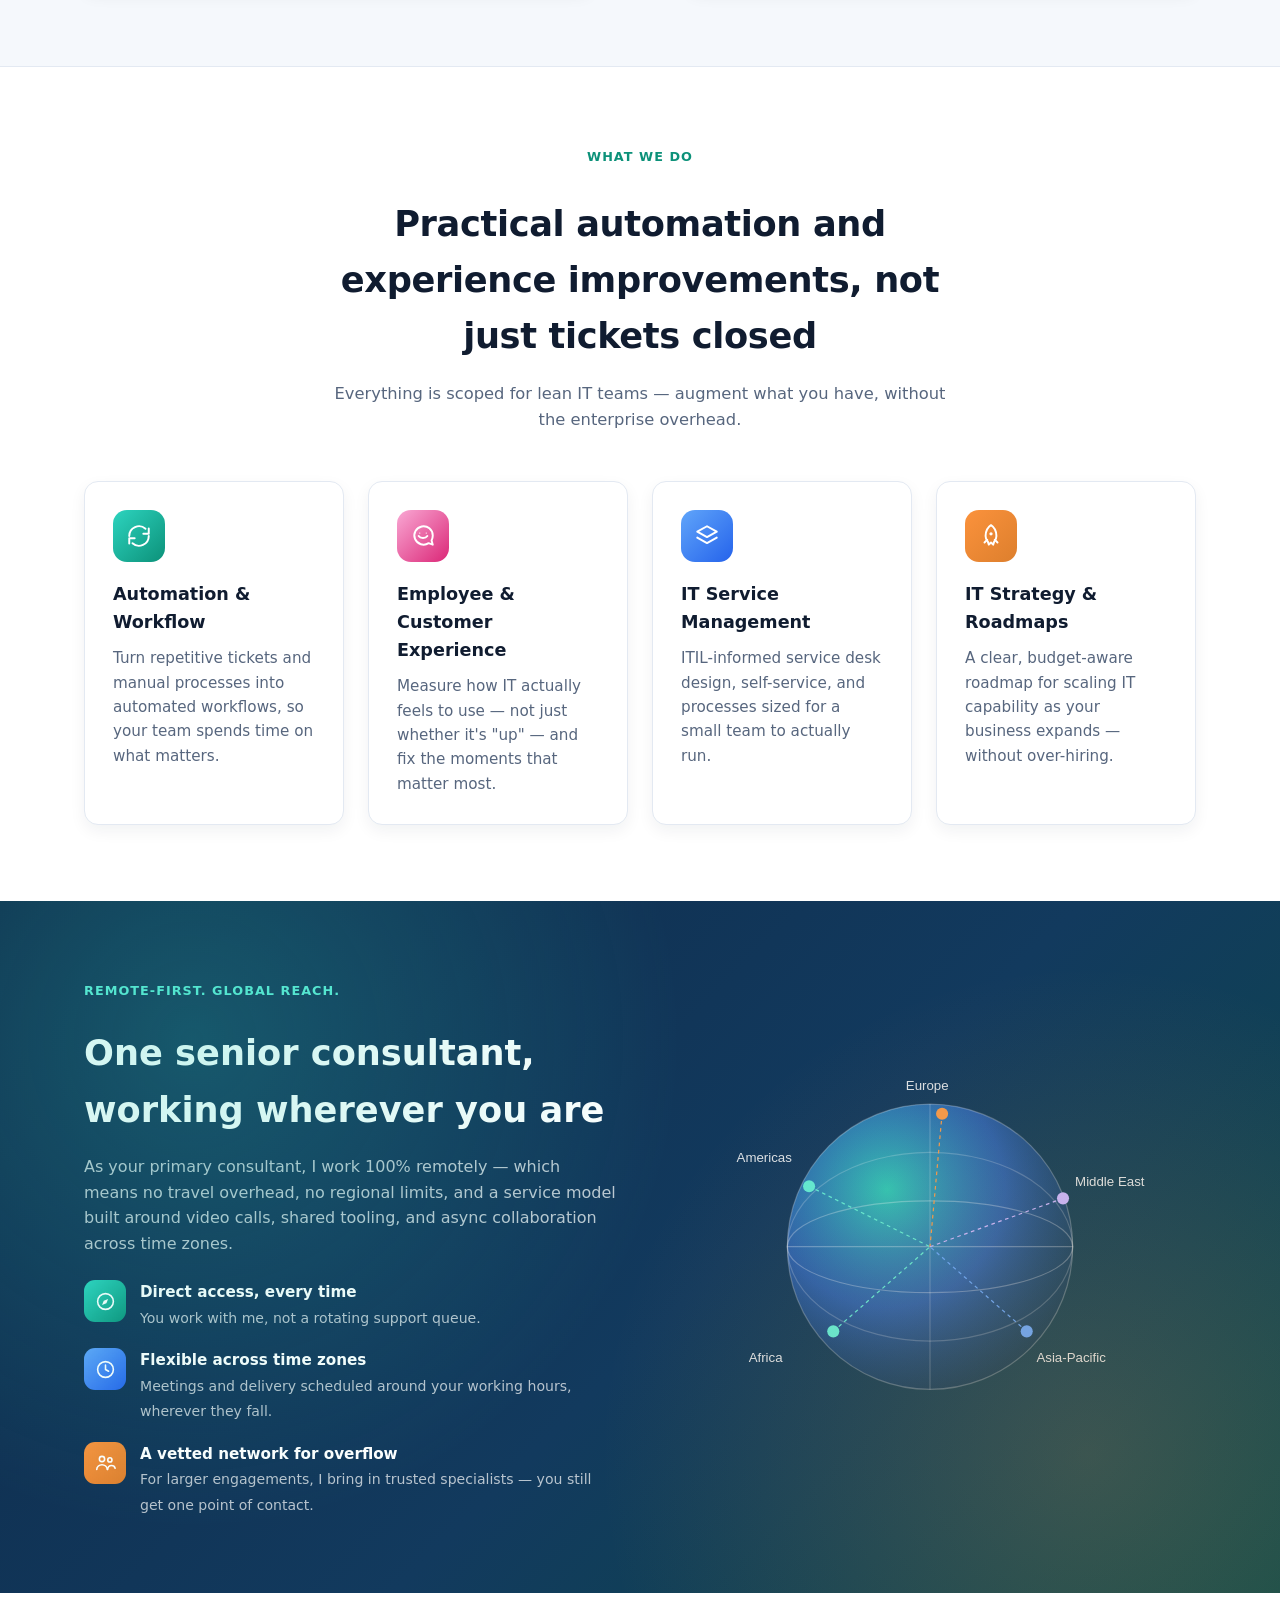
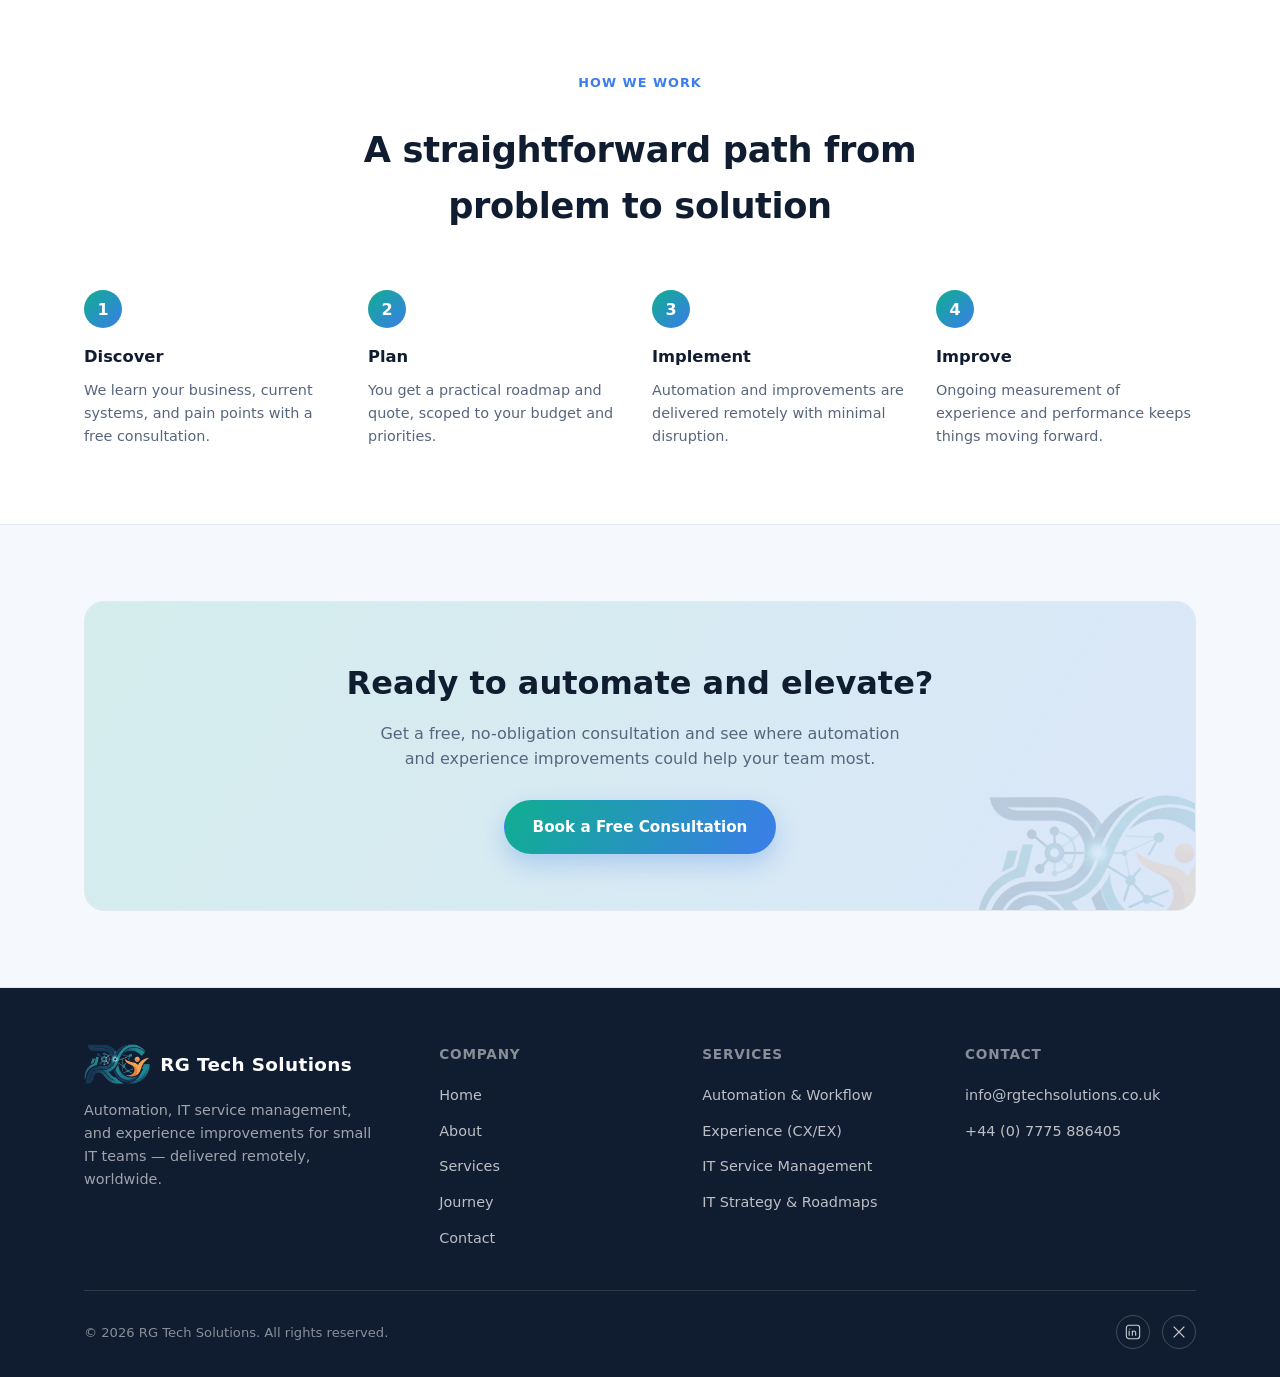
==== commit 66829e67: "Remove Cloud Solutions and Cybersecurity services; add Richard's photo to About Dropped the Cloud So" ====
--- a/index.html
+++ b/index.html
@@ -101,7 +101,7 @@
 <h2>Practical automation and experience improvements, not just tickets closed</h2>
 <p>Everything is scoped for lean IT teams — augment what you have, without the enterprise overhead.</p>
 </div>
-<div class="grid grid-3">
+<div class="grid grid-4">
 <div class="card">
 <div class="icon-tile icon-teal">
 <svg viewBox="0 0 24 24"><path d="M3 12a9 9 0 0115-6.7M21 5v5h-5"/><path d="M21 12a9 9 0 01-15 6.7M3 19v-5h5"/></svg>
@@ -122,20 +122,6 @@
 </div>
 <h3>IT Service Management</h3>
 <p>ITIL-informed service desk design, self-service, and processes sized for a small team to actually run.</p>
-</div>
-<div class="card">
-<div class="icon-tile icon-amber">
-<svg viewBox="0 0 24 24"><path d="M6.5 19a4 4 0 110-8 5.5 5.5 0 0110.6-1.7A4 4 0 0118 19H6.5z"/></svg>
-</div>
-<h3>Cloud &amp; Infrastructure</h3>
-<p>Cloud migration, Microsoft 365 / Google Workspace administration, and infrastructure that scales with you.</p>
-</div>
-<div class="card">
-<div class="icon-tile icon-purple">
-<svg viewBox="0 0 24 24"><path d="M12 3l7 3v6c0 5-3.5 7.5-7 9-3.5-1.5-7-4-7-9V6l7-3z"/><path d="M9 12l2 2 4-4"/></svg>
-</div>
-<h3>Cybersecurity</h3>
-<p>Right-sized risk assessments, endpoint protection, and awareness training — security that fits a small team.</p>
 </div>
 <div class="card">
 <div class="icon-tile icon-orange">
@@ -301,7 +287,7 @@
 <li><a href="services.html">Automation &amp; Workflow</a></li>
 <li><a href="services.html">Experience (CX/EX)</a></li>
 <li><a href="services.html">IT Service Management</a></li>
-<li><a href="services.html">Cybersecurity</a></li>
+<li><a href="services.html">IT Strategy &amp; Roadmaps</a></li>
 </ul>
 </div>
 <div class="footer-col">
